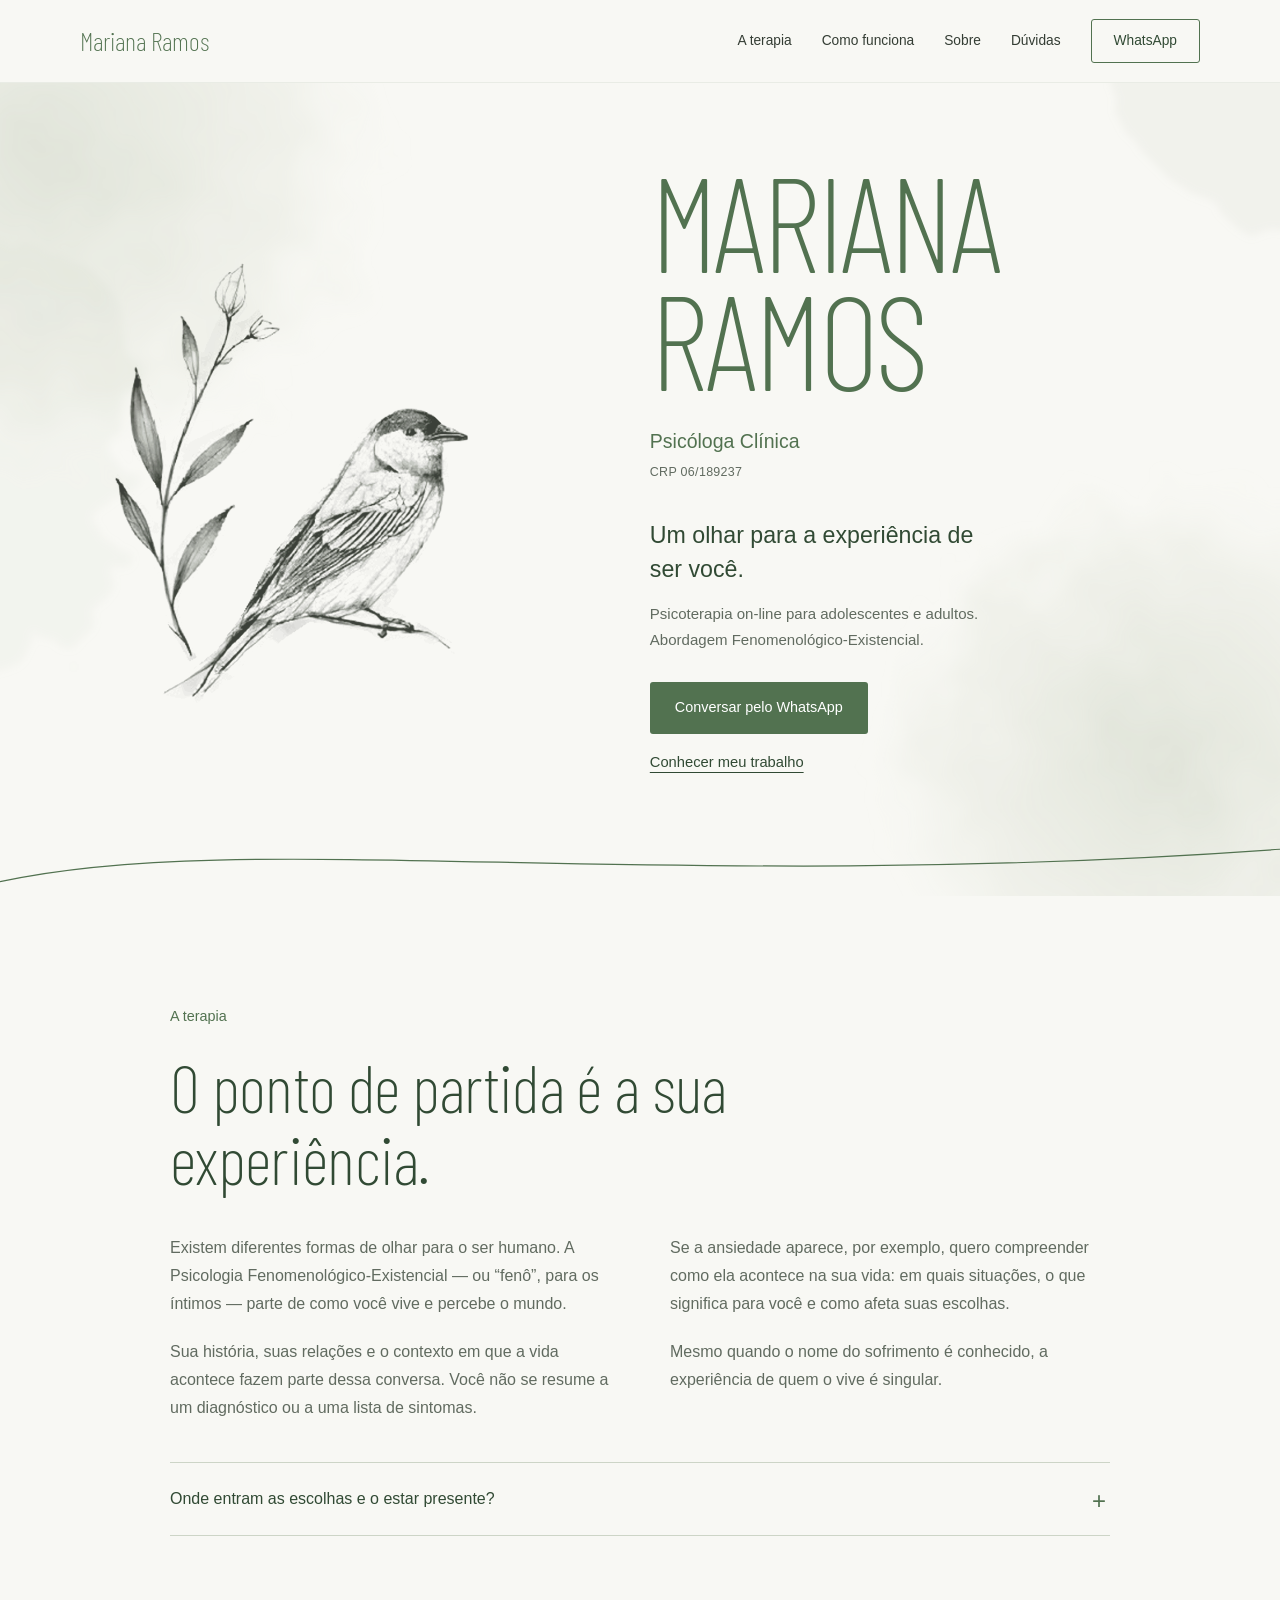
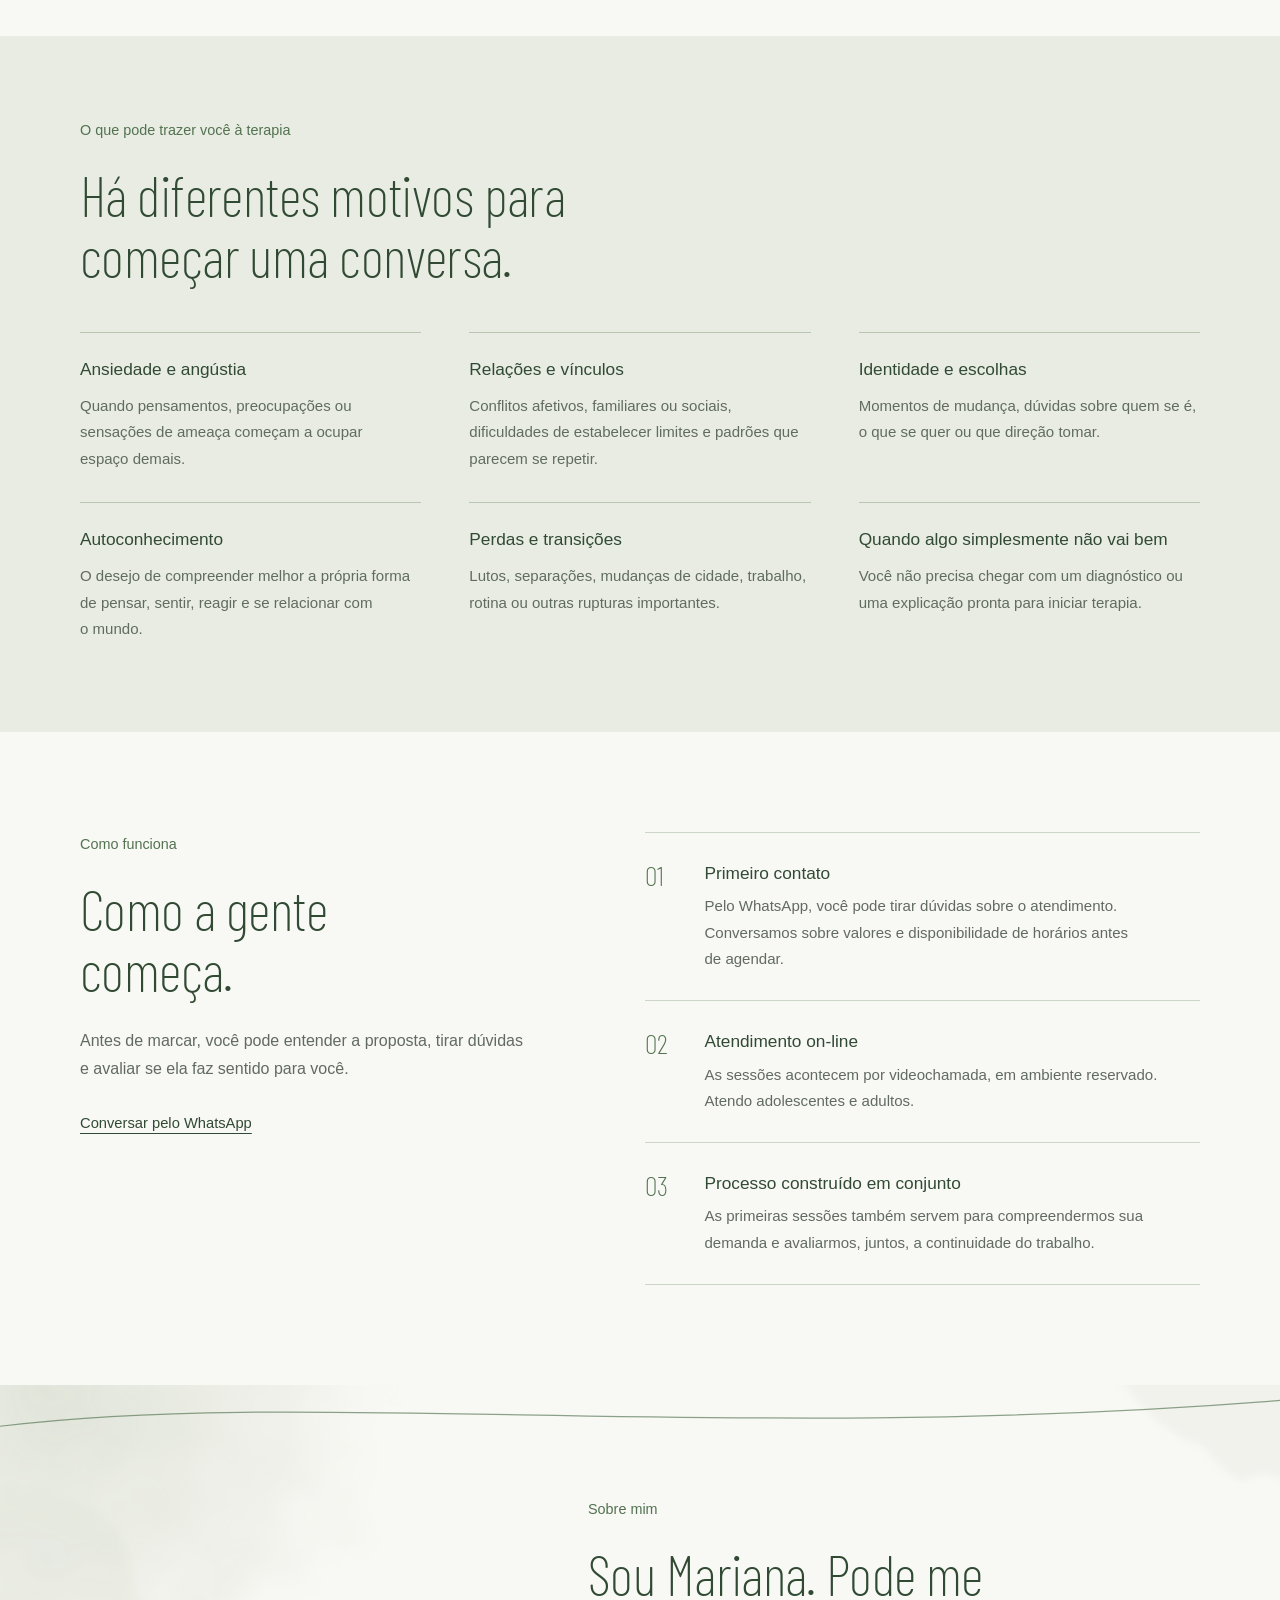
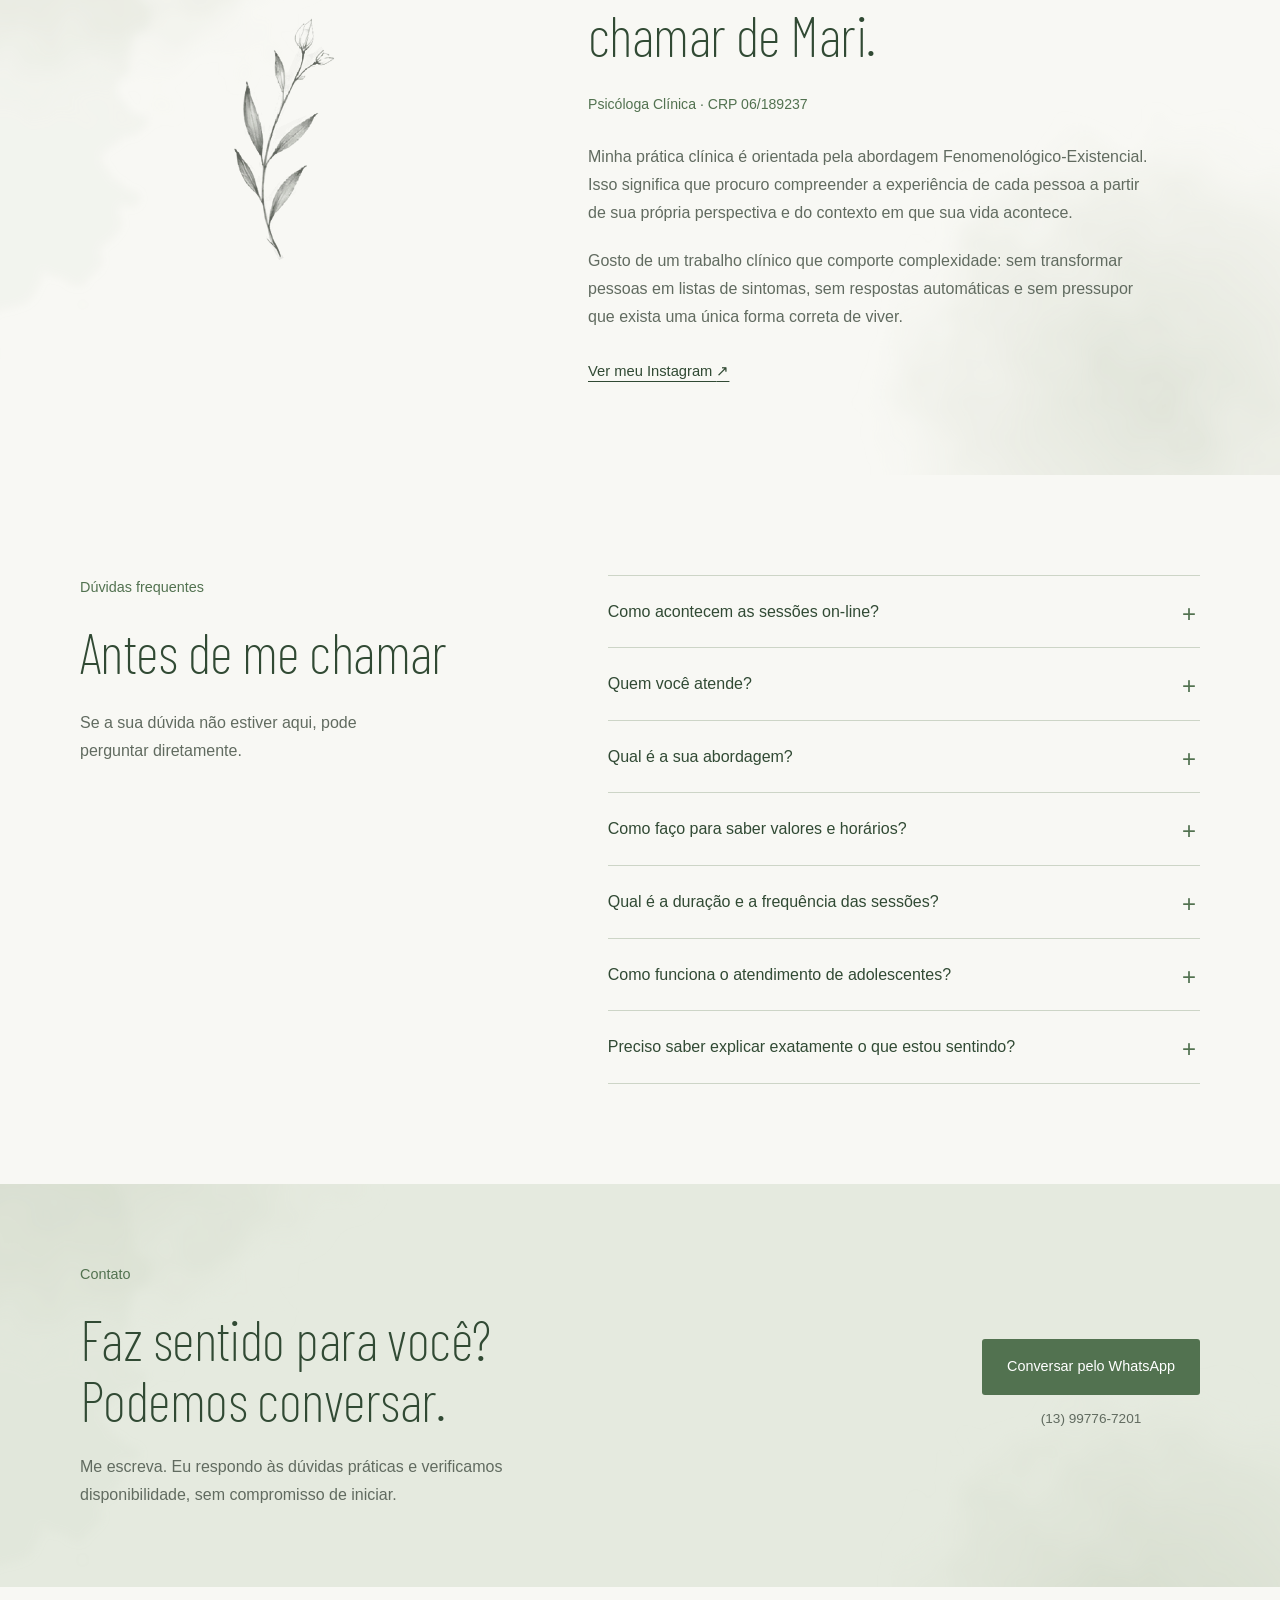
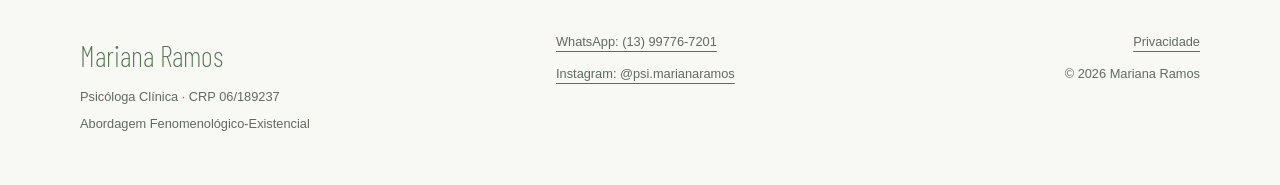
==== index.html @ 20e3e076 "init" ====
<!doctype html>
<html lang="pt-BR">
<head>
  <meta charset="utf-8">
  <meta name="viewport" content="width=device-width, initial-scale=1">
  <meta name="theme-color" content="#f6f6f1">
  <meta name="description" content="Mariana Ramos, psicóloga clínica. Psicoterapia on-line para adolescentes e adultos pela abordagem Fenomenológico-Existencial. CRP 06/189237.">
  <meta name="robots" content="index,follow">
  <meta property="og:type" content="website">
  <meta property="og:locale" content="pt_BR">
  <meta property="og:title" content="Mariana Ramos — Psicóloga Clínica">
  <meta property="og:description" content="Psicoterapia on-line para adolescentes e adultos. Abordagem Fenomenológico-Existencial.">
  <title>Mariana Ramos — Psicóloga Clínica</title>
  <link rel="icon" href="assets/pardal.svg" type="image/svg+xml">
  <link rel="preload" href="assets/fonts/barlow-condensed-light.woff2" as="font" type="font/woff2" crossorigin>
  <link rel="stylesheet" href="styles.css">
</head>
<body>
  <a class="skip-link" href="#conteudo">Pular para o conteúdo</a>

  <header class="site-header" id="topo">
    <div class="container nav-wrap">
      <a class="brand" href="#topo" aria-label="Mariana Ramos — início">
        <span>Mariana Ramos</span>
      </a>
      <button class="menu-button" type="button" aria-expanded="false" aria-controls="menu-principal">
        <span></span><span></span><span></span>
        <span class="sr-only">Abrir menu</span>
      </button>
      <nav class="main-nav" id="menu-principal" aria-label="Navegação principal">
        <a href="#terapia">A terapia</a>
        <a href="#como-funciona">Como funciona</a>
        <a href="#sobre">Sobre</a>
        <a href="#duvidas">Dúvidas</a>
        <a class="nav-cta" href="https://wa.me/5513997767201?text=Ol%C3%A1%2C%20Mariana.%20Vim%20pelo%20seu%20site%20e%20gostaria%20de%20saber%20mais%20sobre%20a%20psicoterapia." target="_blank" rel="noopener noreferrer">WhatsApp</a>
      </nav>
    </div>
  </header>

  <main id="conteudo">
    <section class="hero section-watercolor">
      <div class="container hero-grid">
        <div class="hero-art" aria-hidden="true">
          <img src="assets/pardal.svg" alt="" width="430" height="430">
        </div>
        <div class="hero-copy">
          <h1>Mariana<br>Ramos</h1>
          <p class="hero-role">Psicóloga Clínica <span>CRP 06/189237</span></p>
          <p class="hero-subtitle">Um olhar para a experiência de ser você.</p>
          <p class="hero-text">Psicoterapia on-line para adolescentes e adultos.<br>Abordagem Fenomenológico-Existencial.</p>
          <div class="hero-actions">
            <a class="button button-primary" href="https://wa.me/5513997767201?text=Ol%C3%A1%2C%20Mariana.%20Vim%20pelo%20seu%20site%20e%20gostaria%20de%20saber%20mais%20sobre%20a%20psicoterapia." target="_blank" rel="noopener noreferrer">Conversar pelo WhatsApp</a>
            <a class="text-link" href="#terapia">Conhecer meu trabalho</a>
          </div>
        </div>
      </div>
      <svg class="curve curve-bottom" viewBox="0 0 1440 120" preserveAspectRatio="none" aria-hidden="true"><path d="M0,94 C280,-5 730,118 1440,35" /></svg>
    </section>

    <section class="section intro" id="terapia">
      <div class="container narrow">
        <p class="eyebrow">A terapia</p>
        <h2>O ponto de partida é a sua experiência.</h2>
        <div class="two-col-text">
          <div><p>Existem diferentes formas de olhar para o ser humano. A Psicologia Fenomenológico-Existencial — ou “fenô”, para os íntimos — parte de como você vive e percebe o mundo.</p><p>Sua história, suas relações e o contexto em que a vida acontece fazem parte dessa conversa. Você não se resume a um diagnóstico ou a uma lista de sintomas.</p></div>
          <div><p>Se a ansiedade aparece, por exemplo, quero compreender como ela acontece na sua vida: em quais situações, o que significa para você e como afeta suas escolhas.</p><p>Mesmo quando o nome do sofrimento é conhecido, a experiência de quem o vive é singular.</p></div>
        </div>
        <details class="approach-more">
          <summary>Onde entram as escolhas e o estar presente?</summary>
          <div class="approach-body"><p>A “fenô” também se interessa pelas possibilidades que existem no presente. O que tem importância para você? Que expectativas orientam suas decisões? O que pode escolher nas condições em que vive hoje?</p><p>Nem tudo está sob nosso controle. Reconhecer os próprios limites e o contexto em que vivemos faz parte do processo, assim como perceber onde é possível agir. Responsabilizar-se pelas escolhas não é se culpar por tudo o que acontece.</p><p>Na terapia, investigamos essas questões em conjunto, sem um roteiro pronto de como você deveria viver.</p></div>
        </details>
      </div>
    </section>

    <section class="section soft-panel" aria-labelledby="pode-ajudar-titulo">
      <div class="container">
        <div class="section-heading">
          <p class="eyebrow">O que pode trazer você à terapia</p>
          <h2 id="pode-ajudar-titulo">Há diferentes motivos para começar uma conversa.</h2>
        </div>
        <div class="topic-grid">
          <article class="topic-card"><h3>Ansiedade e angústia</h3><p>Quando pensamentos, preocupações ou sensações de ameaça começam a ocupar espaço demais.</p></article>
          <article class="topic-card"><h3>Relações e vínculos</h3><p>Conflitos afetivos, familiares ou sociais, dificuldades de estabelecer limites e padrões que parecem se repetir.</p></article>
          <article class="topic-card"><h3>Identidade e escolhas</h3><p>Momentos de mudança, dúvidas sobre quem se é, o que se quer ou que direção tomar.</p></article>
          <article class="topic-card"><h3>Autoconhecimento</h3><p>O desejo de compreender melhor a própria forma de pensar, sentir, reagir e se relacionar com o mundo.</p></article>
          <article class="topic-card"><h3>Perdas e transições</h3><p>Lutos, separações, mudanças de cidade, trabalho, rotina ou outras rupturas importantes.</p></article>
          <article class="topic-card"><h3>Quando algo simplesmente não vai bem</h3><p>Você não precisa chegar com um diagnóstico ou uma explicação pronta para iniciar terapia.</p></article>
        </div>
      </div>
    </section>

    <section class="section how" id="como-funciona">
      <div class="container how-grid">
        <div>
          <p class="eyebrow">Como funciona</p>
          <h2>Como a gente começa.</h2>
          <p class="lead">Antes de marcar, você pode entender a proposta, tirar dúvidas e avaliar se ela faz sentido para você.</p>
          <a class="text-link" href="https://wa.me/5513997767201?text=Ol%C3%A1%2C%20Mariana.%20Vim%20pelo%20seu%20site%20e%20gostaria%20de%20saber%20mais%20sobre%20a%20psicoterapia." target="_blank" rel="noopener noreferrer">Conversar pelo WhatsApp</a>
        </div>
        <div class="steps">
          <article class="step"><span class="step-number" aria-hidden="true">01</span><div><h3>Primeiro contato</h3><p>Pelo WhatsApp, você pode tirar dúvidas sobre o atendimento. Conversamos sobre valores e disponibilidade de horários antes de agendar.</p></div></article>
          <article class="step"><span class="step-number" aria-hidden="true">02</span><div><h3>Atendimento on-line</h3><p>As sessões acontecem por videochamada, em ambiente reservado. Atendo adolescentes e adultos.</p></div></article>
          <article class="step"><span class="step-number" aria-hidden="true">03</span><div><h3>Processo construído em conjunto</h3><p>As primeiras sessões também servem para compreendermos sua demanda e avaliarmos, juntos, a continuidade do trabalho.</p></div></article>
        </div>
      </div>
    </section>

    <section class="section about section-watercolor" id="sobre">
      <div class="container about-grid">
        <div class="about-mark" aria-hidden="true">
          <img src="assets/ramo.svg" alt="" width="330" height="440" loading="lazy">
        </div>
        <div class="about-copy">
          <p class="eyebrow">Sobre mim</p>
          <h2>Sou Mariana. Pode me chamar de Mari.</h2>
          <p class="about-role">Psicóloga Clínica · CRP 06/189237</p>
          <p>Minha prática clínica é orientada pela abordagem Fenomenológico-Existencial. Isso significa que procuro compreender a experiência de cada pessoa a partir de sua própria perspectiva e do contexto em que sua vida acontece.</p>
          <p>Gosto de um trabalho clínico que comporte complexidade: sem transformar pessoas em listas de sintomas, sem respostas automáticas e sem pressupor que exista uma única forma correta de viver.</p>
          <a class="text-link" href="https://www.instagram.com/psi.marianaramos/" target="_blank" rel="noopener noreferrer">Ver meu Instagram <span aria-hidden="true">↗</span></a>
        </div>
      </div>
      <svg class="curve curve-top" viewBox="0 0 1440 120" preserveAspectRatio="none" aria-hidden="true"><path d="M0,75 C355,5 820,108 1440,28" /></svg>
    </section>

    <section class="section faq" id="duvidas">
      <div class="container faq-grid">
        <div class="section-heading sticky-heading">
          <p class="eyebrow">Dúvidas frequentes</p>
          <h2>Antes de me chamar</h2>
          <p class="lead">Se a sua dúvida não estiver aqui, pode perguntar diretamente.</p>
        </div>
        <div class="faq-list">
          <details><summary>Como acontecem as sessões on-line?</summary><p>As sessões acontecem por videochamada. Você precisa de conexão à internet e de um espaço reservado, onde possa conversar com privacidade. Os detalhes de acesso são combinados antes da sessão.</p></details>
          <details><summary>Quem você atende?</summary><p>Adolescentes e adultos.</p></details>
          <details><summary>Qual é a sua abordagem?</summary><p>Fenomenológico-Existencial. O trabalho parte da compreensão da experiência da pessoa em seu contexto, em vez de aplicar um roteiro pronto de respostas.</p></details>
          <details><summary>Como faço para saber valores e horários?</summary><p>Você pode me chamar pelo WhatsApp. Eu informo as condições atuais de atendimento e verificamos se há um horário compatível.</p></details>
          <details><summary>Qual é a duração e a frequência das sessões?</summary><p>Essas informações são combinadas diretamente comigo antes do início do atendimento. No primeiro contato, você pode perguntar sobre a duração das sessões e a frequência proposta para o seu caso.</p></details>
          <details><summary>Como funciona o atendimento de adolescentes?</summary><p>Atendo adolescentes on-line. Se você é adolescente ou responsável, pode entrar em contato para entender como são organizados o início do atendimento e a participação dos responsáveis.</p></details>
          <details><summary>Preciso saber explicar exatamente o que estou sentindo?</summary><p>Não. A própria dificuldade de nomear ou compreender o que está acontecendo pode ser parte do que iremos investigar em terapia.</p></details>
        </div>
      </div>
    </section>

    <section class="final-cta section-watercolor">
      <div class="container final-cta-inner">
        <div>
          <p class="eyebrow">Contato</p>
          <h2>Faz sentido para você?<br>Podemos conversar.</h2>
          <p>Me escreva. Eu respondo às dúvidas práticas e verificamos disponibilidade, sem compromisso de iniciar.</p>
        </div>
        <div class="contact-action"><a class="button button-primary button-large" href="https://wa.me/5513997767201?text=Ol%C3%A1%2C%20Mariana.%20Vim%20pelo%20seu%20site%20e%20gostaria%20de%20saber%20mais%20sobre%20a%20psicoterapia." target="_blank" rel="noopener noreferrer">Conversar pelo WhatsApp</a><p>(13) 99776-7201</p></div>
      </div>
    </section>
  </main>

  <footer class="site-footer">
    <div class="container footer-grid">
      <div><p class="footer-name">Mariana Ramos</p><p>Psicóloga Clínica · CRP 06/189237</p><p>Abordagem Fenomenológico-Existencial</p></div>
      <div><a href="https://wa.me/5513997767201" target="_blank" rel="noopener noreferrer">WhatsApp: (13) 99776-7201</a><a href="https://www.instagram.com/psi.marianaramos/" target="_blank" rel="noopener noreferrer">Instagram: @psi.marianaramos</a></div>
      <div class="footer-meta"><a href="privacy.html">Privacidade</a><p>© <span id="year">2026</span> Mariana Ramos</p></div>
    </div>
  </footer>

  <script src="script.js"></script>
</body>
</html>
---- styles.css ----
@font-face {
  font-family: 'Barlow Condensed';
  src: url('assets/fonts/barlow-condensed-light.woff2') format('woff2');
  font-style: normal;
  font-weight: 200;
  font-display: swap;
}

:root {
  --paper: #f8f8f4;
  --paper-bright: #fffefa;
  --sage-wash: #e8ece3;
  --forest: #527250;
  --forest-dark: #314a34;
  --cream: #f1e8d9;
  --charcoal: #343d34;
  --muted: #616b60;
  --line: #cdd5c7;
  --max: 1120px;
  --display: 'Barlow Condensed', 'Arial Narrow', sans-serif;
}

* { box-sizing: border-box; }
html { scroll-behavior: smooth; scroll-padding-top: 100px; }
body { margin: 0; color: var(--charcoal); background: var(--paper); font-family: 'Avenir Next', 'Segoe UI', Helvetica, Arial, sans-serif; line-height: 1.75; -webkit-font-smoothing: antialiased; }
img { max-width: 100%; display: block; }
a { color: inherit; text-underline-offset: 5px; }
button { font: inherit; }
a, button, summary { -webkit-tap-highlight-color: transparent; }
:focus-visible { outline: 2px solid var(--forest-dark); outline-offset: 6px; }
.sr-only { position: absolute; width: 1px; height: 1px; padding: 0; margin: -1px; overflow: hidden; clip-path: inset(50%); white-space: nowrap; border: 0; }
.skip-link { position: fixed; left: 16px; top: 12px; z-index: 100; transform: translateY(-180%); padding: 12px 20px; background: var(--forest-dark); color: white; }
.skip-link:focus { transform: translateY(0); }
.container { width: min(calc(100% - 80px), var(--max)); margin-inline: auto; }
.narrow { max-width: 940px; }
.section { padding: 100px 0; position: relative; }
.eyebrow { margin: 0 0 22px; color: var(--forest); font-size: .9rem; }
h1, h2, h3, p { text-wrap: pretty; }
h1, h2, h3 { margin-top: 0; }
h1 { font-family: var(--display); font-weight: 200; color: var(--forest); font-size: clamp(6rem, 10.5vw, 9.5rem); line-height: .88; letter-spacing: -.025em; text-transform: uppercase; margin-bottom: 26px; }
h2 { font-family: var(--display); font-weight: 200; color: var(--forest-dark); font-size: clamp(2.8rem, 4.4vw, 4.2rem); line-height: 1.08; letter-spacing: -.01em; margin-bottom: 26px; }
h3 { color: var(--forest-dark); font-size: 1.08rem; font-weight: 500; line-height: 1.4; }
p { margin: 0 0 20px; }
.lead { color: var(--muted); max-width: 560px; }

/* The name, fine curve and botanical drawing carry the card's identity. */
.site-header { position: sticky; top: 0; z-index: 50; border-bottom: 1px solid #52725017; background: var(--paper); }
.nav-wrap { min-height: 82px; display: flex; align-items: center; justify-content: space-between; gap: 28px; }
.brand { text-decoration: none; color: var(--forest); font-family: var(--display); font-weight: 200; font-size: 1.65rem; white-space: nowrap; }
.main-nav { display: flex; align-items: center; gap: 30px; }
.main-nav a { text-decoration: none; font-size: .86rem; }
.main-nav a:hover { color: var(--forest); text-decoration: underline; }
.main-nav .nav-cta { padding: 9px 22px; border: 1px solid var(--forest); border-radius: 3px; color: var(--forest-dark); }
.menu-button { display: none; }
.section-watercolor { position: relative; isolation: isolate; }
.section-watercolor::before { content: ''; position: absolute; inset: 0; background: url('assets/aquarela.svg') center / cover; z-index: -1; pointer-events: none; }
.hero { padding: 78px 0 120px; }
.hero-grid { display: grid; grid-template-columns: .95fr 1.05fr; align-items: center; gap: 72px; }
.hero-art { position: relative; }
.hero-art img { width: 100%; height: auto; }
.hero-role { color: var(--forest); font-size: 1.22rem; margin: 0 0 34px; }
.hero-role span { display: block; font-size: .78rem; margin-top: 4px; letter-spacing: .025em; color: var(--muted); }
.hero-subtitle { max-width: 360px; color: var(--forest-dark); font-size: 1.45rem; line-height: 1.5; margin-bottom: 14px; }
.hero-text { color: var(--muted); font-size: .94rem; }
.hero-actions { margin-top: 28px; display: flex; align-items: flex-start; flex-direction: column; gap: 16px; }
.button { display: inline-flex; align-items: center; justify-content: center; min-height: 52px; padding: 13px 25px; border-radius: 3px; text-decoration: none; font-size: .9rem; line-height: 1.5; transition: background .18s ease; }
.button-primary { background: var(--forest); color: white; }
.button-primary:hover { background: var(--forest-dark); }
.button-large { min-height: 56px; }
.text-link { color: var(--forest-dark); font-size: .92rem; text-decoration-thickness: 1px; }
.text-link:hover { text-decoration-thickness: 2px; }
.curve { position: absolute; left: 0; width: 100%; height: 66px; pointer-events: none; }
.curve path { fill: none; stroke: var(--forest); stroke-width: 1.2; vector-effect: non-scaling-stroke; }
.curve-bottom { bottom: 0; }
.curve-top { top: 0; opacity: .65; }

.intro { padding-top: 108px; }
.intro h2 { max-width: 650px; font-size: clamp(3.1rem, 5.2vw, 4.7rem); }
.two-col-text { margin-top: 40px; display: grid; grid-template-columns: 1fr 1fr; gap: 60px; color: var(--muted); }
.approach-more { margin-top: 20px; border-top: 1px solid var(--line); }
.approach-more summary { font-weight: 400; }
.approach-body { max-width: 720px; padding-bottom: 14px; }
.approach-body p { padding-bottom: 0; margin-bottom: 20px; }
.soft-panel { background: var(--sage-wash); padding: 82px 0 90px; }
.section-heading { max-width: 620px; margin-bottom: 45px; }
.topic-grid { display: grid; grid-template-columns: repeat(3, 1fr); column-gap: 48px; row-gap: 30px; }
.topic-card { padding: 24px 0 0; border-top: 1px solid #b9c6b3; }
.topic-card h3 { margin-bottom: 12px; }
.topic-card p { margin: 0; color: var(--muted); font-size: .94rem; }
.how-grid { display: grid; grid-template-columns: .9fr 1.1fr; gap: 110px; align-items: start; }
.how h2 { max-width: 330px; }
.how .text-link { display: inline-block; margin-top: 8px; }
.steps { border-top: 1px solid var(--line); }
.step { display: grid; grid-template-columns: 40px 1fr; gap: 20px; padding: 28px 0; border-bottom: 1px solid var(--line); }
.step-number { color: var(--forest); font-family: var(--display); font-size: 1.75rem; line-height: 1; font-weight: 200; }
.step h3 { margin-bottom: 8px; }
.step p { margin: 0; color: var(--muted); font-size: .94rem; }
.about { padding: 112px 0 90px; }
.about-grid { display: grid; grid-template-columns: .8fr 1.2fr; align-items: center; gap: 100px; }
.about-mark { display: grid; place-items: center; }
.about-mark img { width: 230px; height: auto; opacity: .8; }
.about-copy { max-width: 570px; }
.about-copy h2 { max-width: 450px; }
.about-role { margin-bottom: 26px; color: var(--forest); font-size: .88rem; }
.about-copy > p:not(.eyebrow):not(.about-role) { color: var(--muted); }
.about-copy .text-link { display: inline-block; margin-top: 8px; }
.faq-grid { display: grid; grid-template-columns: .85fr 1.15fr; gap: 90px; align-items: start; }
.sticky-heading { position: sticky; top: 120px; }
.faq-list { border-top: 1px solid var(--line); }
details { border-bottom: 1px solid var(--line); }
summary { list-style: none; cursor: pointer; padding: 23px 38px 23px 0; color: var(--forest-dark); position: relative; line-height: 1.6; }
summary::-webkit-details-marker { display: none; }
summary::after { content: '+'; position: absolute; right: 4px; top: 19px; color: var(--forest); font-size: 1.5rem; font-weight: 300; }
details[open] summary::after { content: '−'; }
details p { padding: 0 30px 24px 0; color: var(--muted); margin: 0; font-size: .95rem; }
.final-cta { padding: 78px 0; background: #e5eadf; }
.final-cta-inner { display: grid; grid-template-columns: 1.3fr .7fr; align-items: center; gap: 60px; }
.final-cta h2 { margin-bottom: 22px; }
.final-cta p:not(.eyebrow) { max-width: 520px; margin-bottom: 0; color: var(--muted); }
.contact-action { justify-self: end; text-align: center; }
.contact-action p { margin-top: 12px; font-size: .85rem; }
.site-footer { padding: 44px 0; background: var(--paper); color: var(--muted); font-size: .8rem; }
.footer-grid { display: grid; grid-template-columns: 1.2fr 1fr .65fr; gap: 28px; }
.footer-name { margin-bottom: 7px; color: var(--forest); font-family: var(--display); font-size: 1.8rem; font-weight: 200; }
.footer-grid p { margin-bottom: 5px; }
.footer-grid a { display: block; margin-bottom: 10px; text-decoration-thickness: 1px; }
.footer-meta { text-align: right; }

@media (max-width: 950px) {
  .container { width: calc(100% - 48px); }
  .main-nav { gap: 20px; }
  .hero-grid { gap: 36px; }
  .hero { padding-top: 60px; padding-bottom: 95px; }
  .hero-role { font-size: 1.1rem; }
  .how-grid, .about-grid, .faq-grid { gap: 50px; }
  .topic-grid { column-gap: 28px; }
}

@media (max-width: 700px) {
  html { scroll-padding-top: 88px; }
  .container, .narrow { width: calc(100% - 40px); }
  .section { padding: 68px 0; }
  .nav-wrap { min-height: 68px; flex-wrap: wrap; gap: 0; }
  .brand { font-size: 1.5rem; }
  /* Navigation remains visible without JavaScript. */
  .main-nav { width: 100%; flex-wrap: wrap; padding: 4px 0 18px; gap: 10px 20px; }
  .main-nav a { padding-block: 8px; }
  .nav-ready .menu-button { display: grid; align-content: center; justify-items: center; width: 44px; height: 44px; border: 0; background: none; cursor: pointer; }
  .menu-button span:not(.sr-only) { display: block; width: 23px; height: 1px; margin: 3px 0; background: var(--forest-dark); }
  .nav-ready .main-nav { display: none; }
  .nav-ready .main-nav.open { display: flex; flex-direction: column; align-items: stretch; gap: 0; max-height: calc(100dvh - 80px); overflow-y: auto; }
  .main-nav .nav-cta { text-align: center; margin-top: 8px; }
  h1 { font-size: clamp(5.6rem, 19vw, 8rem); }
  h2 { font-size: clamp(2.6rem, 10vw, 3.5rem); }
  .hero { padding: 40px 0 84px; }
  .hero-grid { display: block; position: relative; }
  .hero-copy { position: relative; }
  .hero-art { position: absolute; top: 44px; right: -4px; width: 36%; }
  .hero-copy h1 { width: 61%; margin-bottom: 20px; }
  .hero-role { margin-bottom: 28px; }
  .hero-role span { margin-top: 0; }
  .hero-subtitle { font-size: 1.3rem; max-width: 300px; }
  .hero-text { font-size: .9rem; }
  .hero-actions { gap: 16px; margin-top: 24px; }
  .hero-actions .button { width: 100%; }
  .hero-actions .text-link { align-self: center; }
  .curve { height: 42px; }
  .intro h2 { font-size: clamp(2.8rem, 11vw, 3.6rem); }
  .two-col-text, .how-grid, .about-grid, .faq-grid, .final-cta-inner { grid-template-columns: 1fr; gap: 30px; }
  .two-col-text { margin-top: 28px; gap: 0; }
  .approach-more { margin-top: 10px; }
  .topic-grid { grid-template-columns: 1fr 1fr; gap: 26px; }
  .section-heading { margin-bottom: 28px; }
  .how h2 { max-width: none; }
  .step { gap: 12px; }
  .about-grid { display: block; }
  .about-mark { float: right; width: 95px; margin: 0 -12px 0 14px; }
  .about-mark img { width: 100%; }
  .about-copy h2 { max-width: 370px; }
  .about-copy > p { clear: both; }
  .about-copy .eyebrow { clear: none; }
  .sticky-heading { position: static; margin-bottom: 0; }
  .final-cta { padding: 60px 0; }
  .contact-action { justify-self: start; text-align: left; }
  .footer-grid { grid-template-columns: 1fr; gap: 22px; }
  .footer-meta { text-align: left; display: flex; flex-wrap: wrap; justify-content: space-between; gap: 12px; }
}

@media (max-width: 380px) {
  .hero-art { top: 48px; width: 34%; }
  .topic-grid { grid-template-columns: 1fr; gap: 22px; }
  .hero-role { font-size: 1.05rem; }
  .hero-text { font-size: .86rem; }
}

@media (prefers-reduced-motion: reduce) {
  html { scroll-behavior: auto; }
  *, *::before, *::after { transition: none; animation: none; }
}
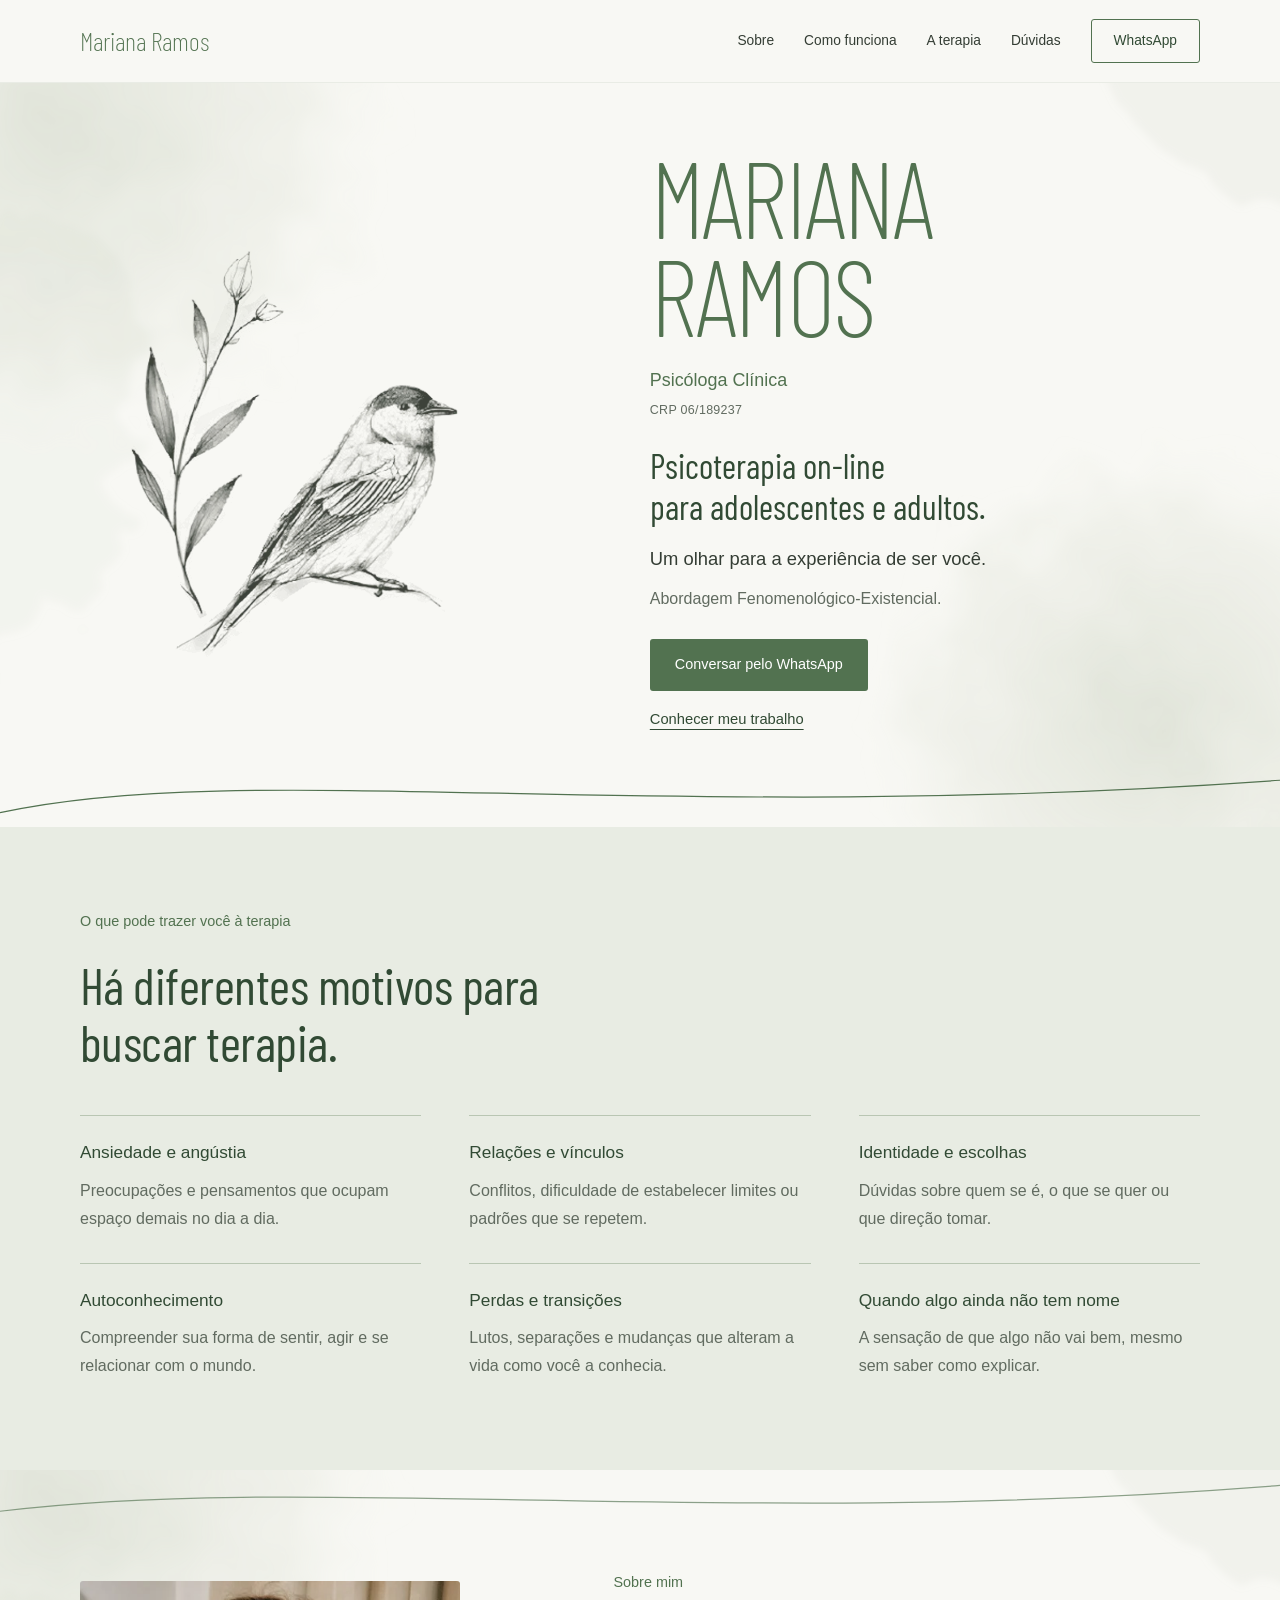
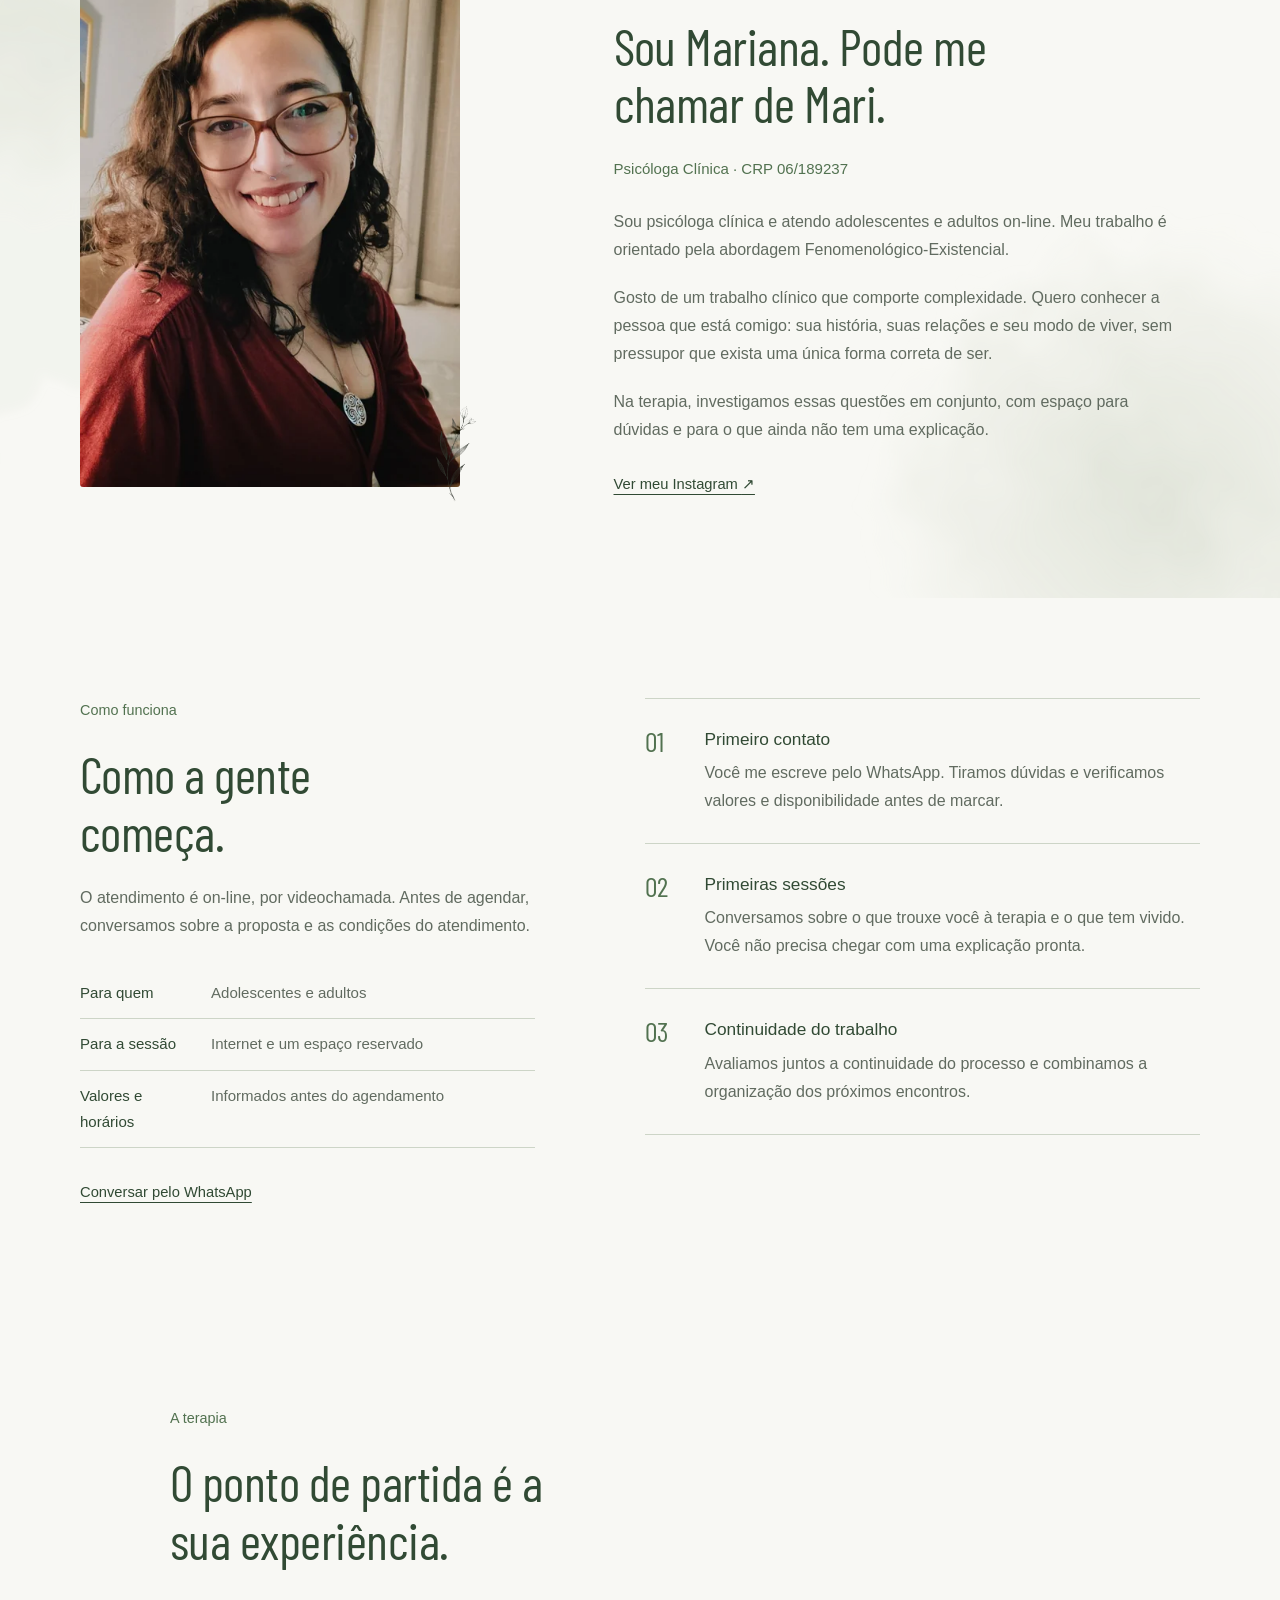
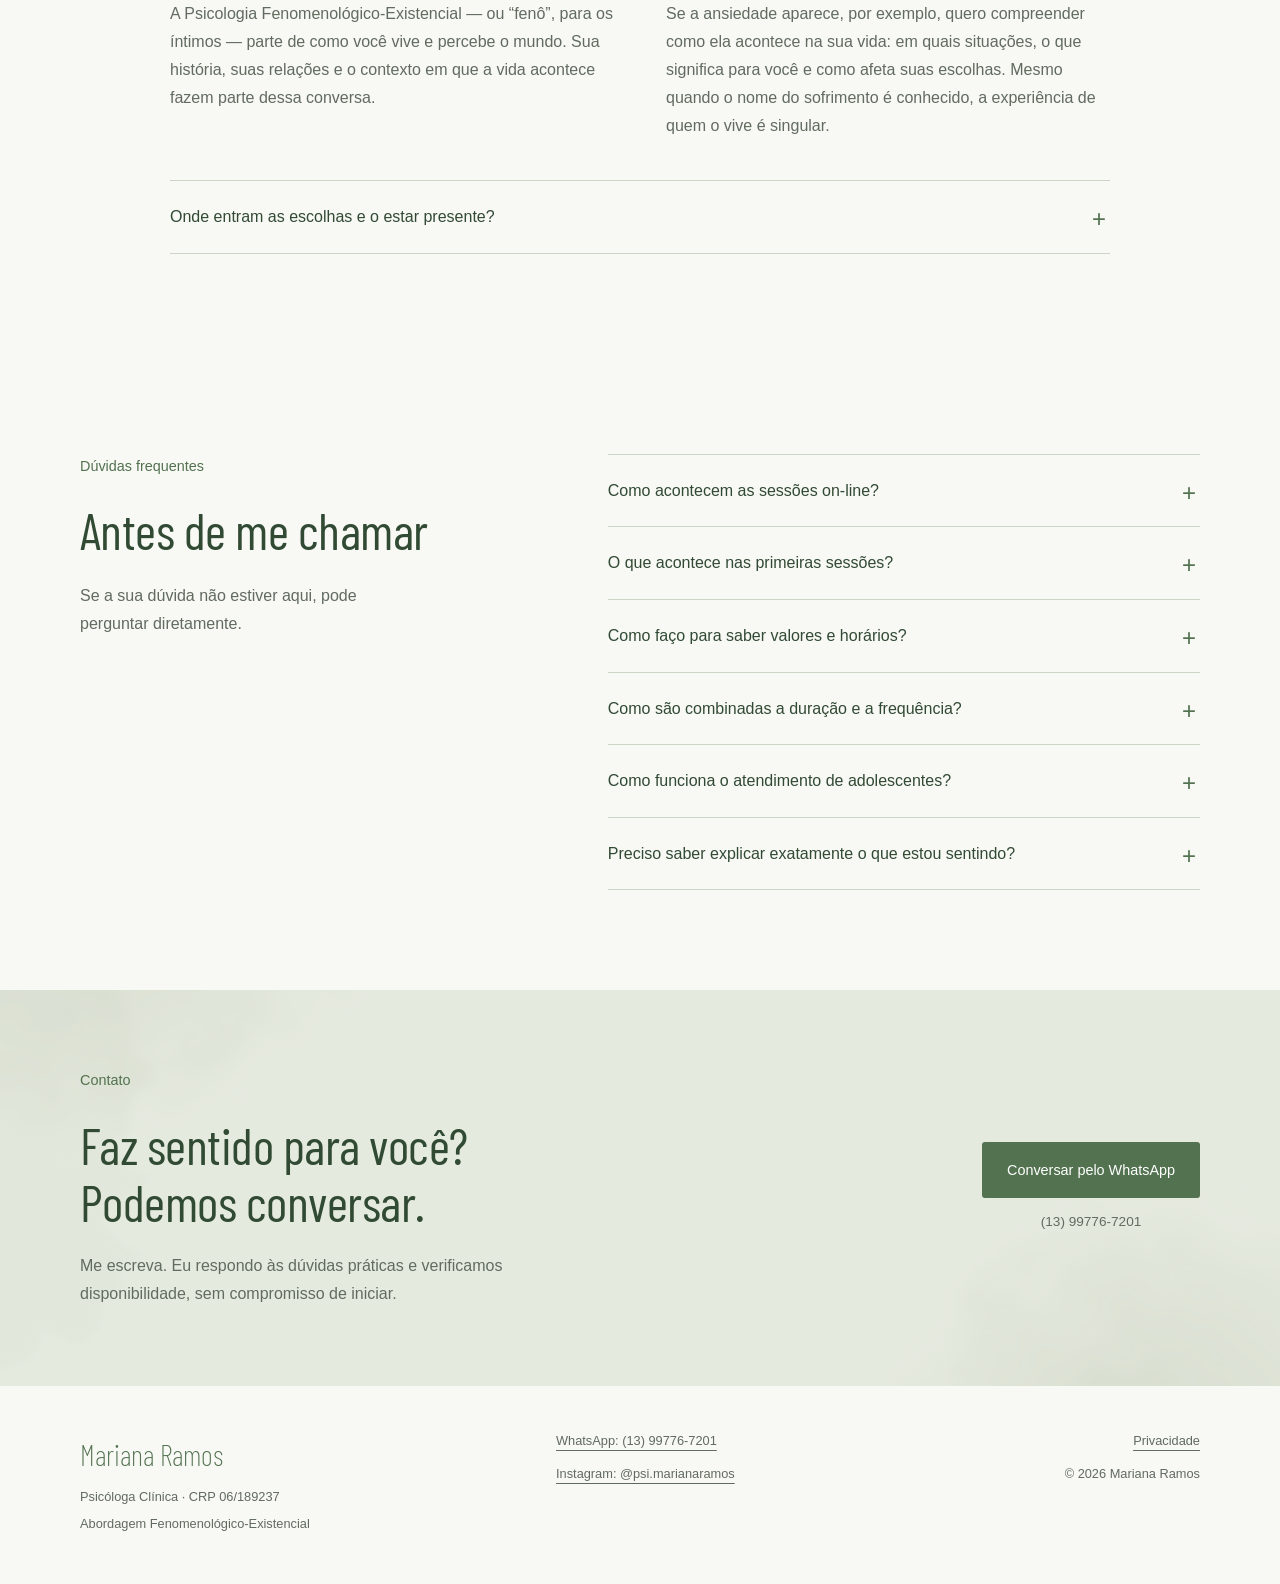
==== commit 4ea1a1fc: "Refactor code structure for improved readability and maintainability" ====
--- a/index.html
+++ b/index.html
@@ -1,17 +1,30 @@
 <!doctype html>
-<html lang="pt-BR">
+<html lang="pt-BR" prefix="og: https://ogp.me/ns#">
 <head>
   <meta charset="utf-8">
   <meta name="viewport" content="width=device-width, initial-scale=1">
-  <meta name="theme-color" content="#f6f6f1">
+  <meta name="theme-color" content="#f8f8f4">
   <meta name="description" content="Mariana Ramos, psicóloga clínica. Psicoterapia on-line para adolescentes e adultos pela abordagem Fenomenológico-Existencial. CRP 06/189237.">
   <meta name="robots" content="index,follow">
   <meta property="og:type" content="website">
   <meta property="og:locale" content="pt_BR">
   <meta property="og:title" content="Mariana Ramos — Psicóloga Clínica">
   <meta property="og:description" content="Psicoterapia on-line para adolescentes e adultos. Abordagem Fenomenológico-Existencial.">
+  <meta property="og:site_name" content="Mariana Ramos — Psicóloga Clínica">
+  <!-- Substituir por URLs absolutas quando o endereço público for definido. -->
+  <meta property="og:image" content="assets/compartilhamento.jpg">
+  <meta property="og:image:type" content="image/jpeg">
+  <meta property="og:image:width" content="1200">
+  <meta property="og:image:height" content="630">
+  <meta property="og:image:alt" content="Mariana Ramos, psicóloga clínica. Psicoterapia on-line para adolescentes e adultos. CRP 06/189237.">
+  <meta name="twitter:card" content="summary_large_image">
+  <meta name="twitter:title" content="Mariana Ramos — Psicóloga Clínica">
+  <meta name="twitter:description" content="Psicoterapia on-line para adolescentes e adultos. Abordagem Fenomenológico-Existencial.">
+  <meta name="twitter:image" content="assets/compartilhamento.jpg">
+  <meta name="twitter:image:alt" content="Mariana Ramos, psicóloga clínica. Psicoterapia on-line para adolescentes e adultos. CRP 06/189237.">
   <title>Mariana Ramos — Psicóloga Clínica</title>
-  <link rel="icon" href="assets/pardal.svg" type="image/svg+xml">
+  <link rel="icon" href="assets/favicon.png" type="image/png" sizes="64x64">
+  <link rel="alternate icon" href="assets/favicon.ico">
   <link rel="preload" href="assets/fonts/barlow-condensed-light.woff2" as="font" type="font/woff2" crossorigin>
   <link rel="stylesheet" href="styles.css">
 </head>
@@ -28,9 +41,9 @@
         <span class="sr-only">Abrir menu</span>
       </button>
       <nav class="main-nav" id="menu-principal" aria-label="Navegação principal">
+        <a href="#sobre">Sobre</a>
+        <a href="#como-funciona">Como funciona</a>
         <a href="#terapia">A terapia</a>
-        <a href="#como-funciona">Como funciona</a>
-        <a href="#sobre">Sobre</a>
         <a href="#duvidas">Dúvidas</a>
         <a class="nav-cta" href="https://wa.me/5513997767201?text=Ol%C3%A1%2C%20Mariana.%20Vim%20pelo%20seu%20site%20e%20gostaria%20de%20saber%20mais%20sobre%20a%20psicoterapia." target="_blank" rel="noopener noreferrer">WhatsApp</a>
       </nav>
@@ -41,20 +54,79 @@
     <section class="hero section-watercolor">
       <div class="container hero-grid">
         <div class="hero-art" aria-hidden="true">
-          <img src="assets/pardal.svg" alt="" width="430" height="430">
+          <img src="assets/pardal.webp" alt="" width="860" height="860" fetchpriority="high">
         </div>
         <div class="hero-copy">
           <h1>Mariana<br>Ramos</h1>
           <p class="hero-role">Psicóloga Clínica <span>CRP 06/189237</span></p>
+          <p class="hero-service">Psicoterapia on-line <span>para adolescentes e adultos.</span></p>
           <p class="hero-subtitle">Um olhar para a experiência de ser você.</p>
-          <p class="hero-text">Psicoterapia on-line para adolescentes e adultos.<br>Abordagem Fenomenológico-Existencial.</p>
+          <p class="hero-text">Abordagem Fenomenológico-Existencial.</p>
           <div class="hero-actions">
             <a class="button button-primary" href="https://wa.me/5513997767201?text=Ol%C3%A1%2C%20Mariana.%20Vim%20pelo%20seu%20site%20e%20gostaria%20de%20saber%20mais%20sobre%20a%20psicoterapia." target="_blank" rel="noopener noreferrer">Conversar pelo WhatsApp</a>
-            <a class="text-link" href="#terapia">Conhecer meu trabalho</a>
+            <a class="text-link" href="#sobre">Conhecer meu trabalho</a>
           </div>
         </div>
       </div>
       <svg class="curve curve-bottom" viewBox="0 0 1440 120" preserveAspectRatio="none" aria-hidden="true"><path d="M0,94 C280,-5 730,118 1440,35" /></svg>
+    </section>
+
+    <section class="section soft-panel" aria-labelledby="pode-ajudar-titulo">
+      <div class="container">
+        <div class="section-heading">
+          <p class="eyebrow">O que pode trazer você à terapia</p>
+          <h2 id="pode-ajudar-titulo">Há diferentes motivos para buscar terapia.</h2>
+        </div>
+        <div class="topic-grid">
+          <article class="topic-card"><h3>Ansiedade e angústia</h3><p>Preocupações e pensamentos que ocupam espaço demais no dia a dia.</p></article>
+          <article class="topic-card"><h3>Relações e vínculos</h3><p>Conflitos, dificuldade de estabelecer limites ou padrões que se repetem.</p></article>
+          <article class="topic-card"><h3>Identidade e escolhas</h3><p>Dúvidas sobre quem se é, o que se quer ou que direção tomar.</p></article>
+          <article class="topic-card"><h3>Autoconhecimento</h3><p>Compreender sua forma de sentir, agir e se relacionar com o mundo.</p></article>
+          <article class="topic-card"><h3>Perdas e transições</h3><p>Lutos, separações e mudanças que alteram a vida como você a conhecia.</p></article>
+          <article class="topic-card"><h3>Quando algo ainda não tem nome</h3><p>A sensação de que algo não vai bem, mesmo sem saber como explicar.</p></article>
+        </div>
+      </div>
+    </section>
+
+    <section class="section about section-watercolor" id="sobre">
+      <div class="container about-grid">
+        <figure class="about-portrait">
+          <img class="portrait-photo" src="assets/mariana-768.webp" srcset="assets/mariana-480.webp 480w, assets/mariana-768.webp 768w" sizes="(max-width: 700px) min(100vw - 40px, 320px), (max-width: 950px) 36vw, 380px" alt="Mariana Ramos, psicóloga clínica, sorrindo." width="768" height="1024" loading="lazy" decoding="async">
+          <img class="portrait-branch" src="assets/ramo.webp" alt="" width="360" height="480" loading="lazy" aria-hidden="true">
+        </figure>
+        <div class="about-copy">
+          <p class="eyebrow">Sobre mim</p>
+          <h2>Sou Mariana. Pode me chamar de Mari.</h2>
+          <p class="about-role">Psicóloga Clínica · CRP 06/189237</p>
+          <p>Sou psicóloga clínica e atendo adolescentes e adultos on-line. Meu trabalho é orientado pela abordagem Fenomenológico-Existencial.</p>
+          <p>Gosto de um trabalho clínico que comporte complexidade. Quero conhecer a pessoa que está comigo: sua história, suas relações e seu modo de viver, sem pressupor que exista uma única forma correta de ser.</p>
+          <p>Na terapia, investigamos essas questões em conjunto, com espaço para dúvidas e para o que ainda não tem uma explicação.</p>
+          <!-- Acrescentar formação e trajetória apenas com dados confirmados pela Mariana. -->
+          <a class="text-link" href="https://www.instagram.com/psi.marianaramos/" target="_blank" rel="noopener noreferrer">Ver meu Instagram <span aria-hidden="true">↗</span></a>
+        </div>
+      </div>
+      <svg class="curve curve-top" viewBox="0 0 1440 120" preserveAspectRatio="none" aria-hidden="true"><path d="M0,75 C355,5 820,108 1440,28" /></svg>
+    </section>
+
+    <section class="section how" id="como-funciona">
+      <div class="container how-grid">
+        <div>
+          <p class="eyebrow">Como funciona</p>
+          <h2>Como a gente começa.</h2>
+          <p class="lead">O atendimento é on-line, por videochamada. Antes de agendar, conversamos sobre a proposta e as condições do atendimento.</p>
+          <dl class="session-info">
+            <div><dt>Para quem</dt><dd>Adolescentes e adultos</dd></div>
+            <div><dt>Para a sessão</dt><dd>Internet e um espaço reservado</dd></div>
+            <div><dt>Valores e horários</dt><dd>Informados antes do agendamento</dd></div>
+          </dl>
+          <a class="text-link" href="https://wa.me/5513997767201?text=Ol%C3%A1%2C%20Mariana.%20Vim%20pelo%20seu%20site%20e%20gostaria%20de%20saber%20mais%20sobre%20a%20psicoterapia." target="_blank" rel="noopener noreferrer">Conversar pelo WhatsApp</a>
+        </div>
+        <div class="steps">
+          <article class="step"><span class="step-number" aria-hidden="true">01</span><div><h3>Primeiro contato</h3><p>Você me escreve pelo WhatsApp. Tiramos dúvidas e verificamos valores e disponibilidade antes de marcar.</p></div></article>
+          <article class="step"><span class="step-number" aria-hidden="true">02</span><div><h3>Primeiras sessões</h3><p>Conversamos sobre o que trouxe você à terapia e o que tem vivido. Você não precisa chegar com uma explicação pronta.</p></div></article>
+          <article class="step"><span class="step-number" aria-hidden="true">03</span><div><h3>Continuidade do trabalho</h3><p>Avaliamos juntos a continuidade do processo e combinamos a organização dos próximos encontros.</p></div></article>
+        </div>
+      </div>
     </section>
 
     <section class="section intro" id="terapia">
@@ -62,64 +134,14 @@
         <p class="eyebrow">A terapia</p>
         <h2>O ponto de partida é a sua experiência.</h2>
         <div class="two-col-text">
-          <div><p>Existem diferentes formas de olhar para o ser humano. A Psicologia Fenomenológico-Existencial — ou “fenô”, para os íntimos — parte de como você vive e percebe o mundo.</p><p>Sua história, suas relações e o contexto em que a vida acontece fazem parte dessa conversa. Você não se resume a um diagnóstico ou a uma lista de sintomas.</p></div>
-          <div><p>Se a ansiedade aparece, por exemplo, quero compreender como ela acontece na sua vida: em quais situações, o que significa para você e como afeta suas escolhas.</p><p>Mesmo quando o nome do sofrimento é conhecido, a experiência de quem o vive é singular.</p></div>
+          <div><p>A Psicologia Fenomenológico-Existencial — ou “fenô”, para os íntimos — parte de como você vive e percebe o mundo. Sua história, suas relações e o contexto em que a vida acontece fazem parte dessa conversa.</p></div>
+          <div><p>Se a ansiedade aparece, por exemplo, quero compreender como ela acontece na sua vida: em quais situações, o que significa para você e como afeta suas escolhas. Mesmo quando o nome do sofrimento é conhecido, a experiência de quem o vive é singular.</p></div>
         </div>
         <details class="approach-more">
           <summary>Onde entram as escolhas e o estar presente?</summary>
           <div class="approach-body"><p>A “fenô” também se interessa pelas possibilidades que existem no presente. O que tem importância para você? Que expectativas orientam suas decisões? O que pode escolher nas condições em que vive hoje?</p><p>Nem tudo está sob nosso controle. Reconhecer os próprios limites e o contexto em que vivemos faz parte do processo, assim como perceber onde é possível agir. Responsabilizar-se pelas escolhas não é se culpar por tudo o que acontece.</p><p>Na terapia, investigamos essas questões em conjunto, sem um roteiro pronto de como você deveria viver.</p></div>
         </details>
       </div>
-    </section>
-
-    <section class="section soft-panel" aria-labelledby="pode-ajudar-titulo">
-      <div class="container">
-        <div class="section-heading">
-          <p class="eyebrow">O que pode trazer você à terapia</p>
-          <h2 id="pode-ajudar-titulo">Há diferentes motivos para começar uma conversa.</h2>
-        </div>
-        <div class="topic-grid">
-          <article class="topic-card"><h3>Ansiedade e angústia</h3><p>Quando pensamentos, preocupações ou sensações de ameaça começam a ocupar espaço demais.</p></article>
-          <article class="topic-card"><h3>Relações e vínculos</h3><p>Conflitos afetivos, familiares ou sociais, dificuldades de estabelecer limites e padrões que parecem se repetir.</p></article>
-          <article class="topic-card"><h3>Identidade e escolhas</h3><p>Momentos de mudança, dúvidas sobre quem se é, o que se quer ou que direção tomar.</p></article>
-          <article class="topic-card"><h3>Autoconhecimento</h3><p>O desejo de compreender melhor a própria forma de pensar, sentir, reagir e se relacionar com o mundo.</p></article>
-          <article class="topic-card"><h3>Perdas e transições</h3><p>Lutos, separações, mudanças de cidade, trabalho, rotina ou outras rupturas importantes.</p></article>
-          <article class="topic-card"><h3>Quando algo simplesmente não vai bem</h3><p>Você não precisa chegar com um diagnóstico ou uma explicação pronta para iniciar terapia.</p></article>
-        </div>
-      </div>
-    </section>
-
-    <section class="section how" id="como-funciona">
-      <div class="container how-grid">
-        <div>
-          <p class="eyebrow">Como funciona</p>
-          <h2>Como a gente começa.</h2>
-          <p class="lead">Antes de marcar, você pode entender a proposta, tirar dúvidas e avaliar se ela faz sentido para você.</p>
-          <a class="text-link" href="https://wa.me/5513997767201?text=Ol%C3%A1%2C%20Mariana.%20Vim%20pelo%20seu%20site%20e%20gostaria%20de%20saber%20mais%20sobre%20a%20psicoterapia." target="_blank" rel="noopener noreferrer">Conversar pelo WhatsApp</a>
-        </div>
-        <div class="steps">
-          <article class="step"><span class="step-number" aria-hidden="true">01</span><div><h3>Primeiro contato</h3><p>Pelo WhatsApp, você pode tirar dúvidas sobre o atendimento. Conversamos sobre valores e disponibilidade de horários antes de agendar.</p></div></article>
-          <article class="step"><span class="step-number" aria-hidden="true">02</span><div><h3>Atendimento on-line</h3><p>As sessões acontecem por videochamada, em ambiente reservado. Atendo adolescentes e adultos.</p></div></article>
-          <article class="step"><span class="step-number" aria-hidden="true">03</span><div><h3>Processo construído em conjunto</h3><p>As primeiras sessões também servem para compreendermos sua demanda e avaliarmos, juntos, a continuidade do trabalho.</p></div></article>
-        </div>
-      </div>
-    </section>
-
-    <section class="section about section-watercolor" id="sobre">
-      <div class="container about-grid">
-        <div class="about-mark" aria-hidden="true">
-          <img src="assets/ramo.svg" alt="" width="330" height="440" loading="lazy">
-        </div>
-        <div class="about-copy">
-          <p class="eyebrow">Sobre mim</p>
-          <h2>Sou Mariana. Pode me chamar de Mari.</h2>
-          <p class="about-role">Psicóloga Clínica · CRP 06/189237</p>
-          <p>Minha prática clínica é orientada pela abordagem Fenomenológico-Existencial. Isso significa que procuro compreender a experiência de cada pessoa a partir de sua própria perspectiva e do contexto em que sua vida acontece.</p>
-          <p>Gosto de um trabalho clínico que comporte complexidade: sem transformar pessoas em listas de sintomas, sem respostas automáticas e sem pressupor que exista uma única forma correta de viver.</p>
-          <a class="text-link" href="https://www.instagram.com/psi.marianaramos/" target="_blank" rel="noopener noreferrer">Ver meu Instagram <span aria-hidden="true">↗</span></a>
-        </div>
-      </div>
-      <svg class="curve curve-top" viewBox="0 0 1440 120" preserveAspectRatio="none" aria-hidden="true"><path d="M0,75 C355,5 820,108 1440,28" /></svg>
     </section>
 
     <section class="section faq" id="duvidas">
@@ -131,10 +153,10 @@
         </div>
         <div class="faq-list">
           <details><summary>Como acontecem as sessões on-line?</summary><p>As sessões acontecem por videochamada. Você precisa de conexão à internet e de um espaço reservado, onde possa conversar com privacidade. Os detalhes de acesso são combinados antes da sessão.</p></details>
-          <details><summary>Quem você atende?</summary><p>Adolescentes e adultos.</p></details>
-          <details><summary>Qual é a sua abordagem?</summary><p>Fenomenológico-Existencial. O trabalho parte da compreensão da experiência da pessoa em seu contexto, em vez de aplicar um roteiro pronto de respostas.</p></details>
+          <details><summary>O que acontece nas primeiras sessões?</summary><p>Conversamos sobre o que trouxe você à terapia, sua história e o que está vivendo hoje. Esses encontros também servem para conhecer a proposta e avaliarmos juntos a continuidade do trabalho.</p></details>
           <details><summary>Como faço para saber valores e horários?</summary><p>Você pode me chamar pelo WhatsApp. Eu informo as condições atuais de atendimento e verificamos se há um horário compatível.</p></details>
-          <details><summary>Qual é a duração e a frequência das sessões?</summary><p>Essas informações são combinadas diretamente comigo antes do início do atendimento. No primeiro contato, você pode perguntar sobre a duração das sessões e a frequência proposta para o seu caso.</p></details>
+          <!-- Atualizar duração e frequência quando as condições reais forem confirmadas. -->
+          <details><summary>Como são combinadas a duração e a frequência?</summary><p>A duração e a frequência dos encontros são combinadas antes do início do atendimento. Essas condições fazem parte da conversa inicial, junto com valores e disponibilidade.</p></details>
           <details><summary>Como funciona o atendimento de adolescentes?</summary><p>Atendo adolescentes on-line. Se você é adolescente ou responsável, pode entrar em contato para entender como são organizados o início do atendimento e a participação dos responsáveis.</p></details>
           <details><summary>Preciso saber explicar exatamente o que estou sentindo?</summary><p>Não. A própria dificuldade de nomear ou compreender o que está acontecendo pode ser parte do que iremos investigar em terapia.</p></details>
         </div>
--- a/styles.css
+++ b/styles.css
@@ -2,7 +2,15 @@
   font-family: 'Barlow Condensed';
   src: url('assets/fonts/barlow-condensed-light.woff2') format('woff2');
   font-style: normal;
-  font-weight: 200;
+  font-weight: 275;
+  font-display: swap;
+}
+
+@font-face {
+  font-family: 'Barlow Condensed';
+  src: url('assets/fonts/barlow-condensed-regular.woff2') format('woff2');
+  font-style: normal;
+  font-weight: 400;
   font-display: swap;
 }
 
@@ -37,8 +45,8 @@
 .eyebrow { margin: 0 0 22px; color: var(--forest); font-size: .9rem; }
 h1, h2, h3, p { text-wrap: pretty; }
 h1, h2, h3 { margin-top: 0; }
-h1 { font-family: var(--display); font-weight: 200; color: var(--forest); font-size: clamp(6rem, 10.5vw, 9.5rem); line-height: .88; letter-spacing: -.025em; text-transform: uppercase; margin-bottom: 26px; }
-h2 { font-family: var(--display); font-weight: 200; color: var(--forest-dark); font-size: clamp(2.8rem, 4.4vw, 4.2rem); line-height: 1.08; letter-spacing: -.01em; margin-bottom: 26px; }
+h1 { font-family: var(--display); font-weight: 275; color: var(--forest); font-size: clamp(5.6rem, 8.5vw, 7rem); line-height: .9; letter-spacing: -.025em; text-transform: uppercase; margin-bottom: 22px; }
+h2 { font-family: var(--display); font-weight: 400; color: var(--forest-dark); font-size: clamp(2.6rem, 4vw, 3.5rem); line-height: 1.12; letter-spacing: -.01em; margin-bottom: 24px; }
 h3 { color: var(--forest-dark); font-size: 1.08rem; font-weight: 500; line-height: 1.4; }
 p { margin: 0 0 20px; }
 .lead { color: var(--muted); max-width: 560px; }
@@ -46,7 +54,7 @@
 /* The name, fine curve and botanical drawing carry the card's identity. */
 .site-header { position: sticky; top: 0; z-index: 50; border-bottom: 1px solid #52725017; background: var(--paper); }
 .nav-wrap { min-height: 82px; display: flex; align-items: center; justify-content: space-between; gap: 28px; }
-.brand { text-decoration: none; color: var(--forest); font-family: var(--display); font-weight: 200; font-size: 1.65rem; white-space: nowrap; }
+.brand { text-decoration: none; color: var(--forest); font-family: var(--display); font-weight: 275; font-size: 1.65rem; white-space: nowrap; }
 .main-nav { display: flex; align-items: center; gap: 30px; }
 .main-nav a { text-decoration: none; font-size: .86rem; }
 .main-nav a:hover { color: var(--forest); text-decoration: underline; }
@@ -54,15 +62,17 @@
 .menu-button { display: none; }
 .section-watercolor { position: relative; isolation: isolate; }
 .section-watercolor::before { content: ''; position: absolute; inset: 0; background: url('assets/aquarela.svg') center / cover; z-index: -1; pointer-events: none; }
-.hero { padding: 78px 0 120px; }
+.hero { padding: 64px 0 94px; }
 .hero-grid { display: grid; grid-template-columns: .95fr 1.05fr; align-items: center; gap: 72px; }
 .hero-art { position: relative; }
-.hero-art img { width: 100%; height: auto; }
-.hero-role { color: var(--forest); font-size: 1.22rem; margin: 0 0 34px; }
+.hero-art img { width: min(100%, 460px); height: auto; margin-inline: auto; }
+.hero-role { color: var(--forest); font-size: 1.12rem; margin: 0 0 24px; }
 .hero-role span { display: block; font-size: .78rem; margin-top: 4px; letter-spacing: .025em; color: var(--muted); }
-.hero-subtitle { max-width: 360px; color: var(--forest-dark); font-size: 1.45rem; line-height: 1.5; margin-bottom: 14px; }
-.hero-text { color: var(--muted); font-size: .94rem; }
-.hero-actions { margin-top: 28px; display: flex; align-items: flex-start; flex-direction: column; gap: 16px; }
+.hero-service { font-family: var(--display); font-weight: 400; font-size: 2.15rem; line-height: 1.18; color: var(--forest-dark); margin-bottom: 18px; }
+.hero-service span { display: block; }
+.hero-subtitle { max-width: 430px; color: var(--charcoal); font-size: 1.15rem; line-height: 1.5; margin-bottom: 12px; }
+.hero-text { color: var(--muted); font-size: 1rem; margin-bottom: 0; }
+.hero-actions { margin-top: 26px; display: flex; align-items: flex-start; flex-direction: column; gap: 16px; }
 .button { display: inline-flex; align-items: center; justify-content: center; min-height: 52px; padding: 13px 25px; border-radius: 3px; text-decoration: none; font-size: .9rem; line-height: 1.5; transition: background .18s ease; }
 .button-primary { background: var(--forest); color: white; }
 .button-primary:hover { background: var(--forest-dark); }
@@ -74,9 +84,8 @@
 .curve-bottom { bottom: 0; }
 .curve-top { top: 0; opacity: .65; }
 
-.intro { padding-top: 108px; }
-.intro h2 { max-width: 650px; font-size: clamp(3.1rem, 5.2vw, 4.7rem); }
-.two-col-text { margin-top: 40px; display: grid; grid-template-columns: 1fr 1fr; gap: 60px; color: var(--muted); }
+.intro h2 { max-width: 650px; }
+.two-col-text { margin-top: 32px; display: grid; grid-template-columns: 1fr 1fr; gap: 52px; color: var(--muted); }
 .approach-more { margin-top: 20px; border-top: 1px solid var(--line); }
 .approach-more summary { font-weight: 400; }
 .approach-body { max-width: 720px; padding-bottom: 14px; }
@@ -86,22 +95,27 @@
 .topic-grid { display: grid; grid-template-columns: repeat(3, 1fr); column-gap: 48px; row-gap: 30px; }
 .topic-card { padding: 24px 0 0; border-top: 1px solid #b9c6b3; }
 .topic-card h3 { margin-bottom: 12px; }
-.topic-card p { margin: 0; color: var(--muted); font-size: .94rem; }
+.topic-card p { margin: 0; color: var(--muted); font-size: 1rem; }
 .how-grid { display: grid; grid-template-columns: .9fr 1.1fr; gap: 110px; align-items: start; }
 .how h2 { max-width: 330px; }
 .how .text-link { display: inline-block; margin-top: 8px; }
+.session-info { margin: 28px 0 24px; font-size: .94rem; }
+.session-info > div { display: grid; grid-template-columns: 115px 1fr; gap: 16px; padding-block: 12px; border-bottom: 1px solid var(--line); }
+.session-info dt { color: var(--forest-dark); font-weight: 500; }
+.session-info dd { margin: 0; color: var(--muted); }
 .steps { border-top: 1px solid var(--line); }
 .step { display: grid; grid-template-columns: 40px 1fr; gap: 20px; padding: 28px 0; border-bottom: 1px solid var(--line); }
-.step-number { color: var(--forest); font-family: var(--display); font-size: 1.75rem; line-height: 1; font-weight: 200; }
+.step-number { color: var(--forest); font-family: var(--display); font-size: 1.75rem; line-height: 1; font-weight: 400; }
 .step h3 { margin-bottom: 8px; }
-.step p { margin: 0; color: var(--muted); font-size: .94rem; }
-.about { padding: 112px 0 90px; }
-.about-grid { display: grid; grid-template-columns: .8fr 1.2fr; align-items: center; gap: 100px; }
-.about-mark { display: grid; place-items: center; }
-.about-mark img { width: 230px; height: auto; opacity: .8; }
+.step p { margin: 0; color: var(--muted); font-size: 1rem; }
+.about { padding: 100px 0; }
+.about-grid { display: grid; grid-template-columns: .85fr 1.15fr; align-items: center; gap: 100px; }
+.about-portrait { position: relative; width: min(100%, 380px); margin: 0; }
+.portrait-photo { width: 100%; height: auto; border-radius: 3px; }
+.portrait-branch { position: absolute; width: 92px; height: auto; right: -42px; bottom: -28px; pointer-events: none; }
 .about-copy { max-width: 570px; }
 .about-copy h2 { max-width: 450px; }
-.about-role { margin-bottom: 26px; color: var(--forest); font-size: .88rem; }
+.about-role { margin-bottom: 26px; color: var(--forest); font-size: .94rem; }
 .about-copy > p:not(.eyebrow):not(.about-role) { color: var(--muted); }
 .about-copy .text-link { display: inline-block; margin-top: 8px; }
 .faq-grid { display: grid; grid-template-columns: .85fr 1.15fr; gap: 90px; align-items: start; }
@@ -112,7 +126,7 @@
 summary::-webkit-details-marker { display: none; }
 summary::after { content: '+'; position: absolute; right: 4px; top: 19px; color: var(--forest); font-size: 1.5rem; font-weight: 300; }
 details[open] summary::after { content: '−'; }
-details p { padding: 0 30px 24px 0; color: var(--muted); margin: 0; font-size: .95rem; }
+details p { padding: 0 30px 24px 0; color: var(--muted); margin: 0; font-size: 1rem; }
 .final-cta { padding: 78px 0; background: #e5eadf; }
 .final-cta-inner { display: grid; grid-template-columns: 1.3fr .7fr; align-items: center; gap: 60px; }
 .final-cta h2 { margin-bottom: 22px; }
@@ -121,7 +135,7 @@
 .contact-action p { margin-top: 12px; font-size: .85rem; }
 .site-footer { padding: 44px 0; background: var(--paper); color: var(--muted); font-size: .8rem; }
 .footer-grid { display: grid; grid-template-columns: 1.2fr 1fr .65fr; gap: 28px; }
-.footer-name { margin-bottom: 7px; color: var(--forest); font-family: var(--display); font-size: 1.8rem; font-weight: 200; }
+.footer-name { margin-bottom: 7px; color: var(--forest); font-family: var(--display); font-size: 1.8rem; font-weight: 275; }
 .footer-grid p { margin-bottom: 5px; }
 .footer-grid a { display: block; margin-bottom: 10px; text-decoration-thickness: 1px; }
 .footer-meta { text-align: right; }
@@ -132,7 +146,9 @@
   .hero-grid { gap: 36px; }
   .hero { padding-top: 60px; padding-bottom: 95px; }
   .hero-role { font-size: 1.1rem; }
+  .hero-service { font-size: 1.9rem; }
   .how-grid, .about-grid, .faq-grid { gap: 50px; }
+  .portrait-branch { width: 72px; right: -24px; bottom: -20px; }
   .topic-grid { column-gap: 28px; }
 }
 
@@ -150,35 +166,35 @@
   .nav-ready .main-nav { display: none; }
   .nav-ready .main-nav.open { display: flex; flex-direction: column; align-items: stretch; gap: 0; max-height: calc(100dvh - 80px); overflow-y: auto; }
   .main-nav .nav-cta { text-align: center; margin-top: 8px; }
-  h1 { font-size: clamp(5.6rem, 19vw, 8rem); }
-  h2 { font-size: clamp(2.6rem, 10vw, 3.5rem); }
-  .hero { padding: 40px 0 84px; }
+  h1 { font-size: clamp(4.3rem, 18vw, 6rem); }
+  h2 { font-size: clamp(2.35rem, 8.5vw, 3rem); }
+  .hero { padding: 36px 0 78px; }
   .hero-grid { display: block; position: relative; }
   .hero-copy { position: relative; }
-  .hero-art { position: absolute; top: 44px; right: -4px; width: 36%; }
-  .hero-copy h1 { width: 61%; margin-bottom: 20px; }
-  .hero-role { margin-bottom: 28px; }
+  .hero-art { position: absolute; top: 14px; right: 0; width: 28%; }
+  .hero-copy h1 { width: 72%; margin-bottom: 18px; }
+  .hero-role { margin-bottom: 22px; font-size: 1.05rem; }
   .hero-role span { margin-top: 0; }
-  .hero-subtitle { font-size: 1.3rem; max-width: 300px; }
-  .hero-text { font-size: .9rem; }
+  .hero-service { font-size: 1.7rem; line-height: 1.22; }
+  .hero-subtitle { font-size: 1.1rem; max-width: 350px; }
+  .hero-text { font-size: .94rem; }
   .hero-actions { gap: 16px; margin-top: 24px; }
   .hero-actions .button { width: 100%; }
   .hero-actions .text-link { align-self: center; }
   .curve { height: 42px; }
-  .intro h2 { font-size: clamp(2.8rem, 11vw, 3.6rem); }
   .two-col-text, .how-grid, .about-grid, .faq-grid, .final-cta-inner { grid-template-columns: 1fr; gap: 30px; }
   .two-col-text { margin-top: 28px; gap: 0; }
   .approach-more { margin-top: 10px; }
-  .topic-grid { grid-template-columns: 1fr 1fr; gap: 26px; }
+  .topic-grid { grid-template-columns: 1fr; gap: 22px; }
+  .topic-card { padding-top: 18px; }
+  .topic-card h3 { margin-bottom: 8px; }
   .section-heading { margin-bottom: 28px; }
   .how h2 { max-width: none; }
   .step { gap: 12px; }
-  .about-grid { display: block; }
-  .about-mark { float: right; width: 95px; margin: 0 -12px 0 14px; }
-  .about-mark img { width: 100%; }
+  .about-grid { gap: 42px; }
+  .about-portrait { width: min(100% - 24px, 320px); justify-self: center; }
+  .portrait-branch { width: 70px; right: -22px; bottom: -20px; }
   .about-copy h2 { max-width: 370px; }
-  .about-copy > p { clear: both; }
-  .about-copy .eyebrow { clear: none; }
   .sticky-heading { position: static; margin-bottom: 0; }
   .final-cta { padding: 60px 0; }
   .contact-action { justify-self: start; text-align: left; }
@@ -187,10 +203,9 @@
 }
 
 @media (max-width: 380px) {
-  .hero-art { top: 48px; width: 34%; }
-  .topic-grid { grid-template-columns: 1fr; gap: 22px; }
-  .hero-role { font-size: 1.05rem; }
-  .hero-text { font-size: .86rem; }
+  .hero-art { width: 25%; }
+  .hero-service { font-size: 1.55rem; }
+  .session-info > div { grid-template-columns: 105px 1fr; gap: 12px; }
 }
 
 @media (prefers-reduced-motion: reduce) {
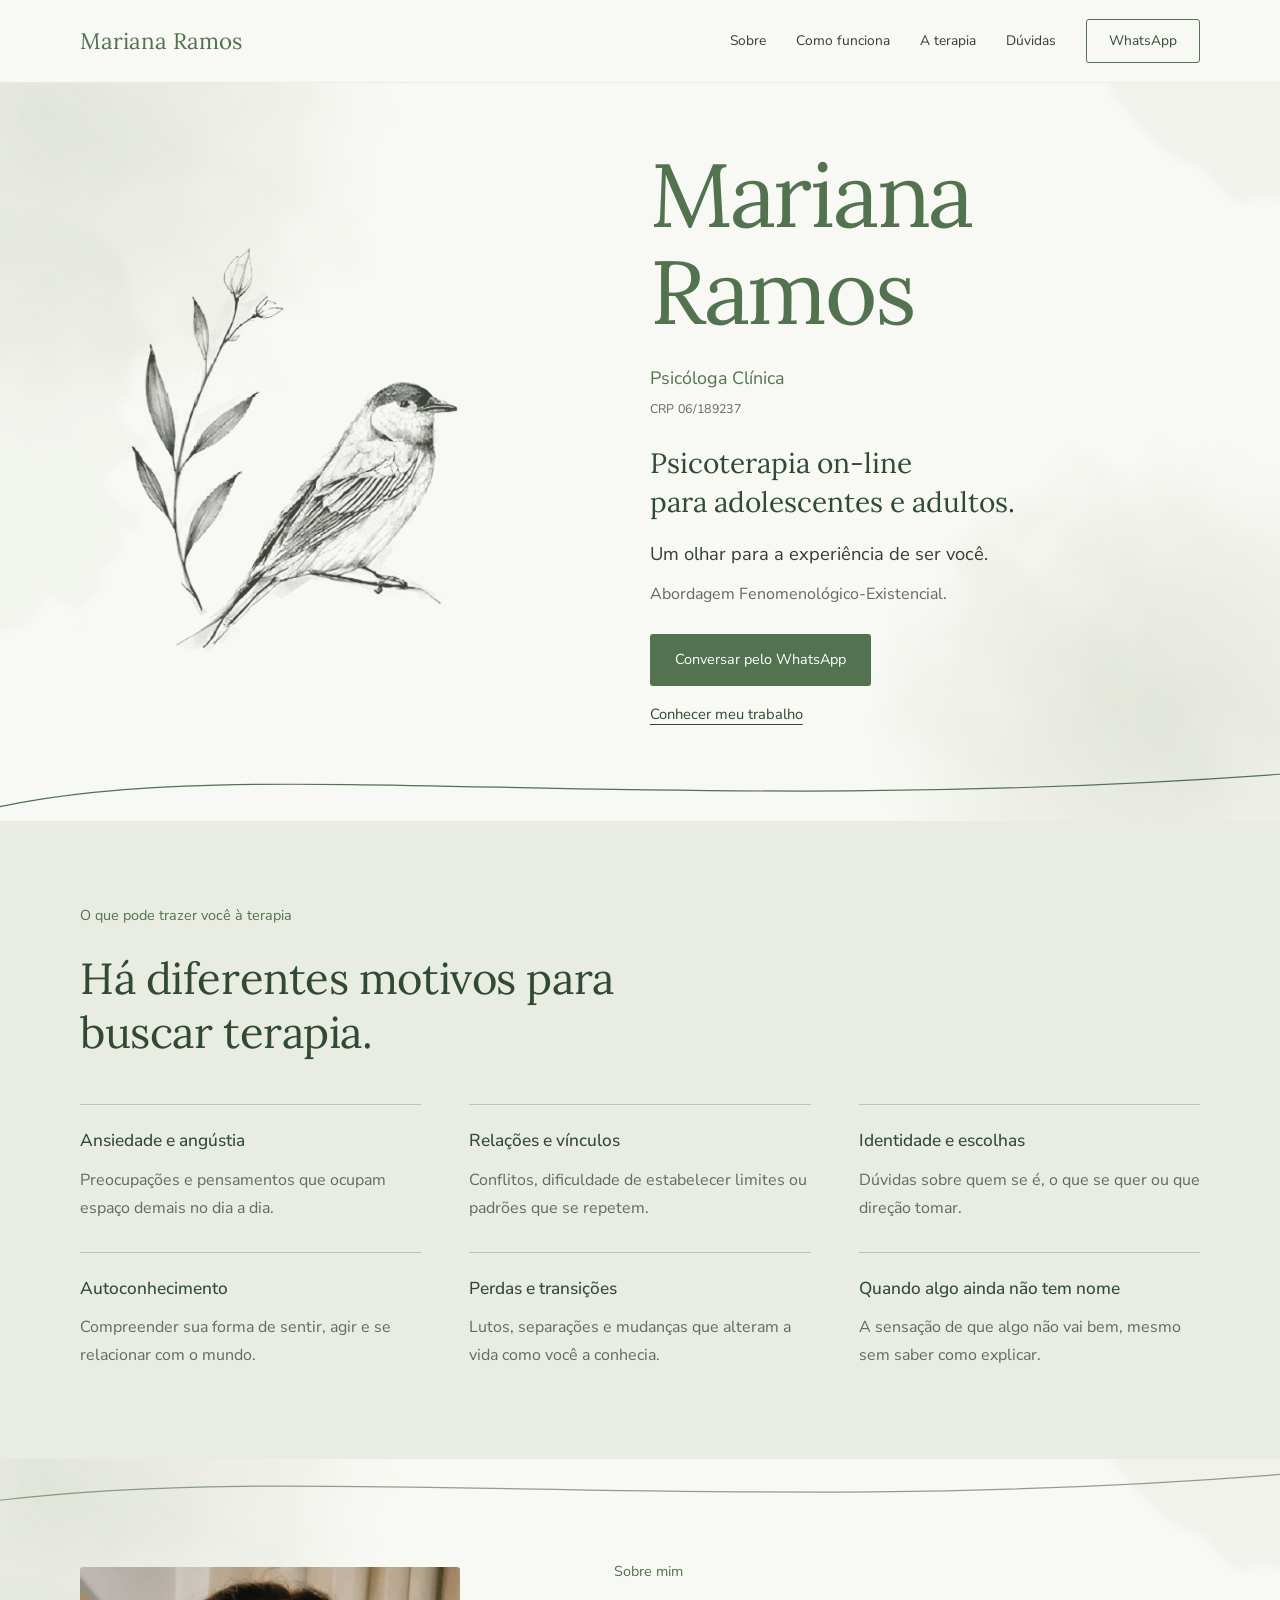
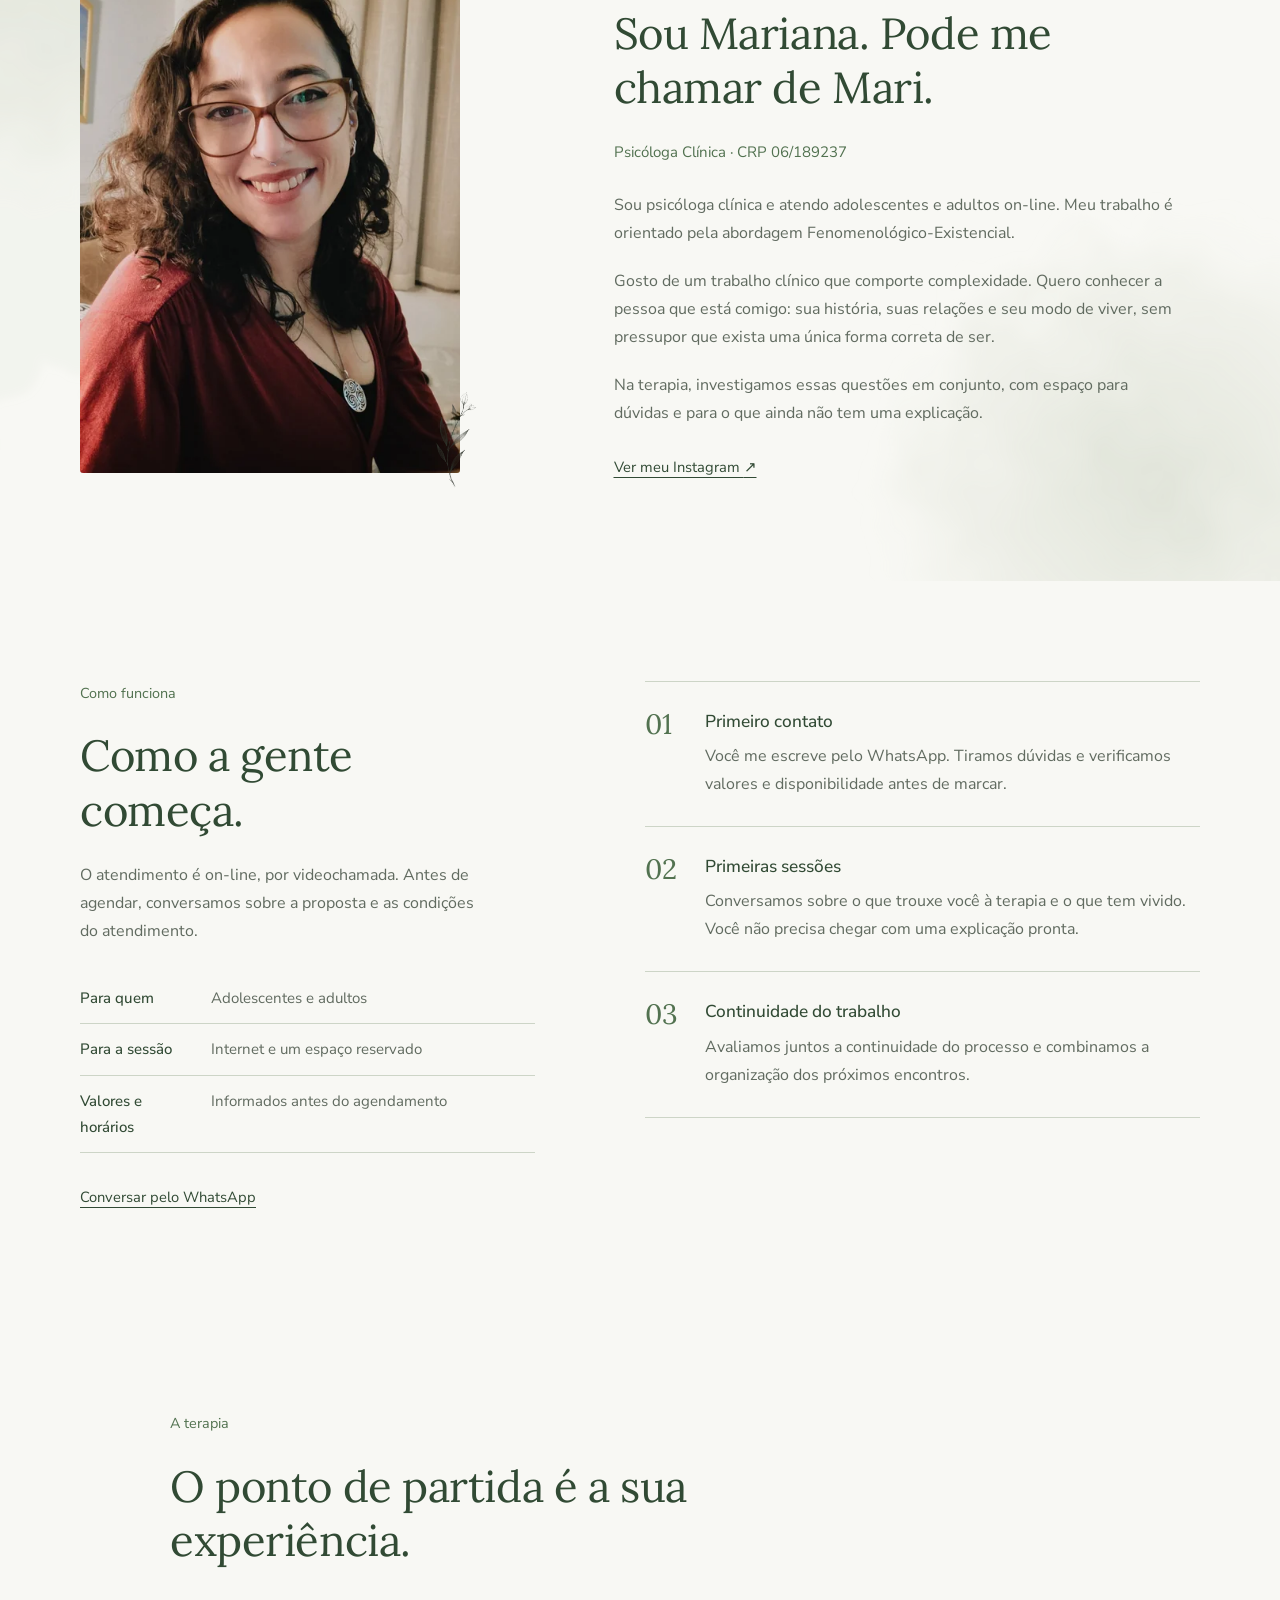
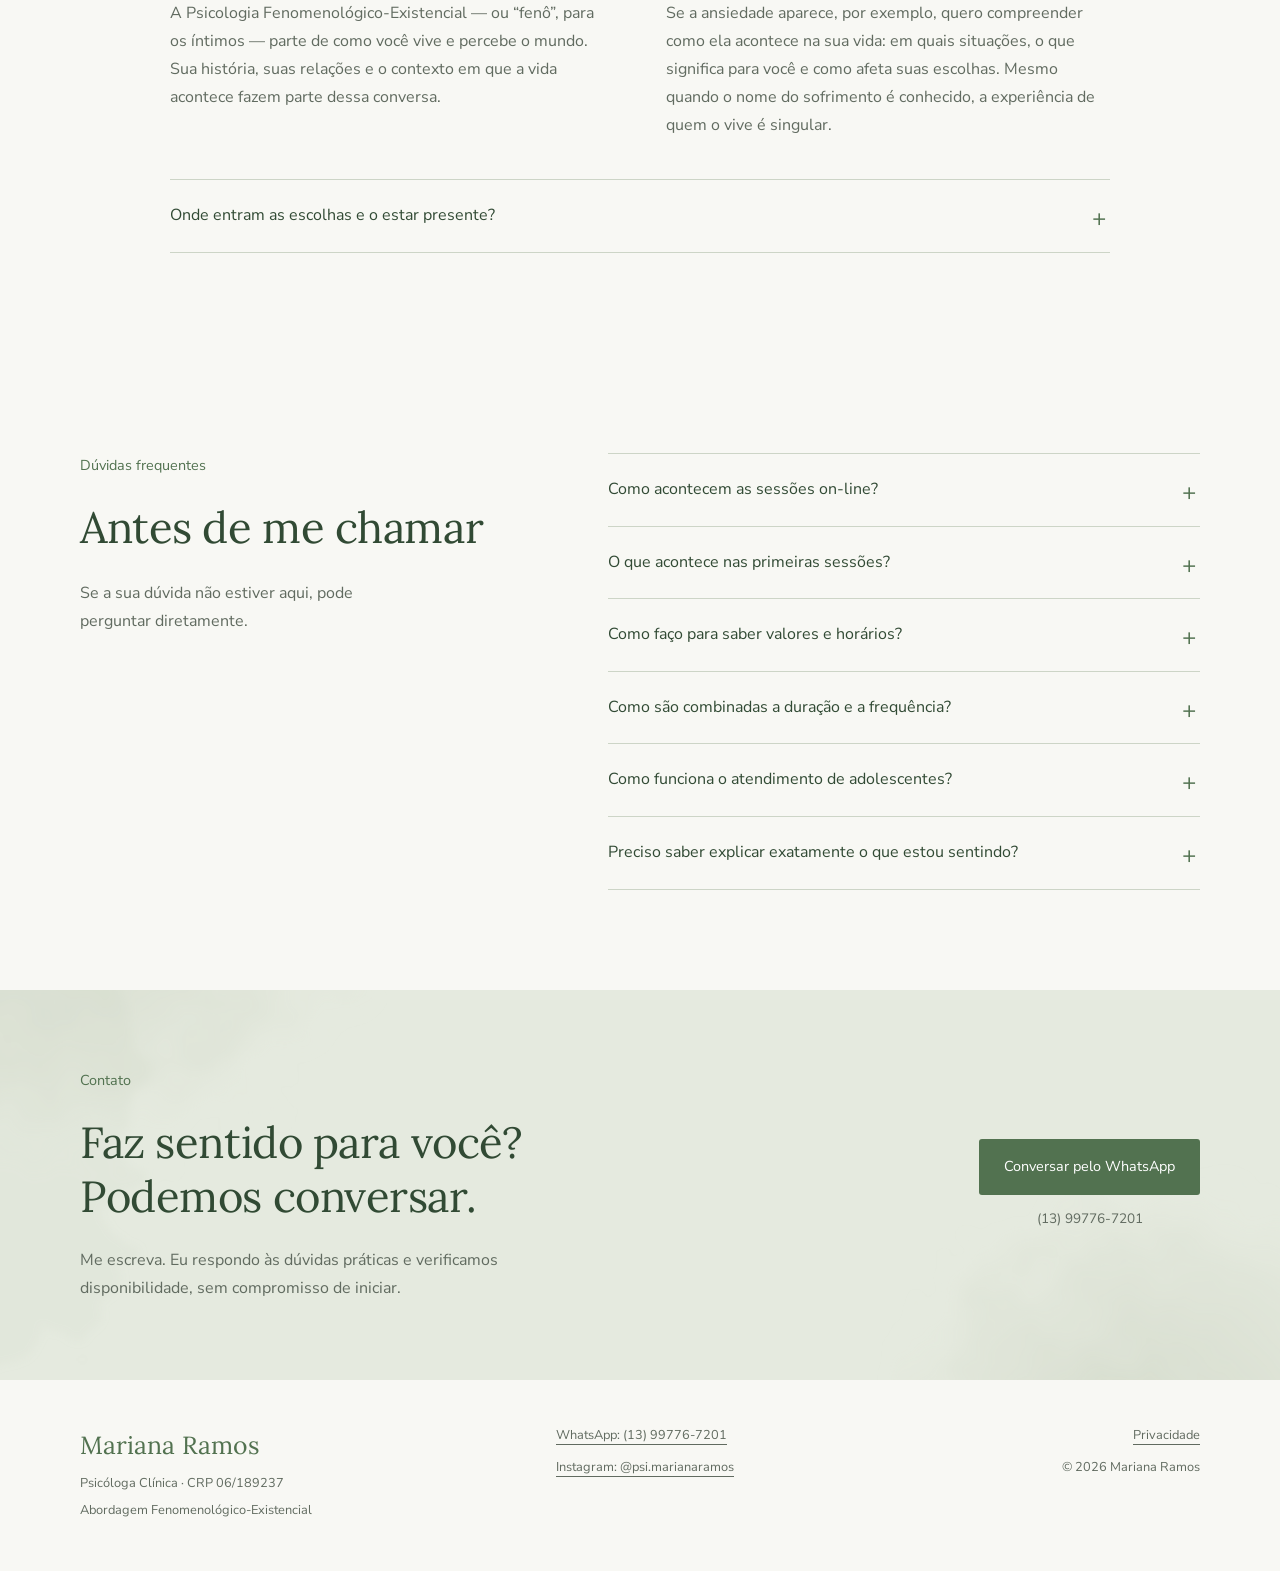
==== commit 254e369f: "update font" ====
--- a/index.html
+++ b/index.html
@@ -25,7 +25,8 @@
   <title>Mariana Ramos — Psicóloga Clínica</title>
   <link rel="icon" href="assets/favicon.png" type="image/png" sizes="64x64">
   <link rel="alternate icon" href="assets/favicon.ico">
-  <link rel="preload" href="assets/fonts/barlow-condensed-light.woff2" as="font" type="font/woff2" crossorigin>
+  <link rel="preload" href="assets/fonts/lora-regular.woff2" as="font" type="font/woff2" crossorigin>
+  <link rel="preload" href="assets/fonts/nunito-sans-latin.woff2" as="font" type="font/woff2" crossorigin>
   <link rel="stylesheet" href="styles.css">
 </head>
 <body>
--- a/styles.css
+++ b/styles.css
@@ -1,16 +1,16 @@
 @font-face {
-  font-family: 'Barlow Condensed';
-  src: url('assets/fonts/barlow-condensed-light.woff2') format('woff2');
-  font-style: normal;
-  font-weight: 275;
-  font-display: swap;
-}
-
-@font-face {
-  font-family: 'Barlow Condensed';
-  src: url('assets/fonts/barlow-condensed-regular.woff2') format('woff2');
+  font-family: 'Lora';
+  src: url('assets/fonts/lora-regular.woff2') format('woff2');
   font-style: normal;
   font-weight: 400;
+  font-display: swap;
+}
+
+@font-face {
+  font-family: 'Nunito Sans';
+  src: url('assets/fonts/nunito-sans-latin.woff2') format('woff2');
+  font-style: normal;
+  font-weight: 400 500;
   font-display: swap;
 }
 
@@ -25,12 +25,13 @@
   --muted: #616b60;
   --line: #cdd5c7;
   --max: 1120px;
-  --display: 'Barlow Condensed', 'Arial Narrow', sans-serif;
+  --display: 'Lora', Georgia, serif;
+  --body: 'Nunito Sans', 'Segoe UI', Helvetica, Arial, sans-serif;
 }
 
 * { box-sizing: border-box; }
 html { scroll-behavior: smooth; scroll-padding-top: 100px; }
-body { margin: 0; color: var(--charcoal); background: var(--paper); font-family: 'Avenir Next', 'Segoe UI', Helvetica, Arial, sans-serif; line-height: 1.75; -webkit-font-smoothing: antialiased; }
+body { margin: 0; color: var(--charcoal); background: var(--paper); font-family: var(--body); line-height: 1.75; -webkit-font-smoothing: antialiased; }
 img { max-width: 100%; display: block; }
 a { color: inherit; text-underline-offset: 5px; }
 button { font: inherit; }
@@ -45,8 +46,8 @@
 .eyebrow { margin: 0 0 22px; color: var(--forest); font-size: .9rem; }
 h1, h2, h3, p { text-wrap: pretty; }
 h1, h2, h3 { margin-top: 0; }
-h1 { font-family: var(--display); font-weight: 275; color: var(--forest); font-size: clamp(5.6rem, 8.5vw, 7rem); line-height: .9; letter-spacing: -.025em; text-transform: uppercase; margin-bottom: 22px; }
-h2 { font-family: var(--display); font-weight: 400; color: var(--forest-dark); font-size: clamp(2.6rem, 4vw, 3.5rem); line-height: 1.12; letter-spacing: -.01em; margin-bottom: 24px; }
+h1 { font-family: var(--display); font-weight: 400; color: var(--forest); font-size: clamp(3.9rem, 7vw, 6rem); line-height: 1.08; letter-spacing: -.025em; margin-bottom: 22px; }
+h2 { font-family: var(--display); font-weight: 400; color: var(--forest-dark); font-size: clamp(2.1rem, 3.4vw, 2.8rem); line-height: 1.25; letter-spacing: -.01em; margin-bottom: 24px; }
 h3 { color: var(--forest-dark); font-size: 1.08rem; font-weight: 500; line-height: 1.4; }
 p { margin: 0 0 20px; }
 .lead { color: var(--muted); max-width: 560px; }
@@ -54,7 +55,7 @@
 /* The name, fine curve and botanical drawing carry the card's identity. */
 .site-header { position: sticky; top: 0; z-index: 50; border-bottom: 1px solid #52725017; background: var(--paper); }
 .nav-wrap { min-height: 82px; display: flex; align-items: center; justify-content: space-between; gap: 28px; }
-.brand { text-decoration: none; color: var(--forest); font-family: var(--display); font-weight: 275; font-size: 1.65rem; white-space: nowrap; }
+.brand { text-decoration: none; color: var(--forest); font-family: var(--display); font-weight: 400; font-size: 1.4rem; white-space: nowrap; }
 .main-nav { display: flex; align-items: center; gap: 30px; }
 .main-nav a { text-decoration: none; font-size: .86rem; }
 .main-nav a:hover { color: var(--forest); text-decoration: underline; }
@@ -68,7 +69,7 @@
 .hero-art img { width: min(100%, 460px); height: auto; margin-inline: auto; }
 .hero-role { color: var(--forest); font-size: 1.12rem; margin: 0 0 24px; }
 .hero-role span { display: block; font-size: .78rem; margin-top: 4px; letter-spacing: .025em; color: var(--muted); }
-.hero-service { font-family: var(--display); font-weight: 400; font-size: 2.15rem; line-height: 1.18; color: var(--forest-dark); margin-bottom: 18px; }
+.hero-service { font-family: var(--display); font-weight: 400; font-size: 1.75rem; line-height: 1.4; color: var(--forest-dark); margin-bottom: 18px; }
 .hero-service span { display: block; }
 .hero-subtitle { max-width: 430px; color: var(--charcoal); font-size: 1.15rem; line-height: 1.5; margin-bottom: 12px; }
 .hero-text { color: var(--muted); font-size: 1rem; margin-bottom: 0; }
@@ -135,18 +136,19 @@
 .contact-action p { margin-top: 12px; font-size: .85rem; }
 .site-footer { padding: 44px 0; background: var(--paper); color: var(--muted); font-size: .8rem; }
 .footer-grid { display: grid; grid-template-columns: 1.2fr 1fr .65fr; gap: 28px; }
-.footer-name { margin-bottom: 7px; color: var(--forest); font-family: var(--display); font-size: 1.8rem; font-weight: 275; }
+.footer-name { margin-bottom: 7px; color: var(--forest); font-family: var(--display); font-size: 1.55rem; font-weight: 400; }
 .footer-grid p { margin-bottom: 5px; }
 .footer-grid a { display: block; margin-bottom: 10px; text-decoration-thickness: 1px; }
 .footer-meta { text-align: right; }
 
 @media (max-width: 950px) {
   .container { width: calc(100% - 48px); }
+  .brand { font-size: 1.3rem; }
   .main-nav { gap: 20px; }
   .hero-grid { gap: 36px; }
   .hero { padding-top: 60px; padding-bottom: 95px; }
   .hero-role { font-size: 1.1rem; }
-  .hero-service { font-size: 1.9rem; }
+  .hero-service { font-size: 1.55rem; }
   .how-grid, .about-grid, .faq-grid { gap: 50px; }
   .portrait-branch { width: 72px; right: -24px; bottom: -20px; }
   .topic-grid { column-gap: 28px; }
@@ -157,7 +159,7 @@
   .container, .narrow { width: calc(100% - 40px); }
   .section { padding: 68px 0; }
   .nav-wrap { min-height: 68px; flex-wrap: wrap; gap: 0; }
-  .brand { font-size: 1.5rem; }
+  .brand { font-size: 1.25rem; }
   /* Navigation remains visible without JavaScript. */
   .main-nav { width: 100%; flex-wrap: wrap; padding: 4px 0 18px; gap: 10px 20px; }
   .main-nav a { padding-block: 8px; }
@@ -166,8 +168,8 @@
   .nav-ready .main-nav { display: none; }
   .nav-ready .main-nav.open { display: flex; flex-direction: column; align-items: stretch; gap: 0; max-height: calc(100dvh - 80px); overflow-y: auto; }
   .main-nav .nav-cta { text-align: center; margin-top: 8px; }
-  h1 { font-size: clamp(4.3rem, 18vw, 6rem); }
-  h2 { font-size: clamp(2.35rem, 8.5vw, 3rem); }
+  h1 { font-size: clamp(2.5rem, 12.5vw, 5rem); }
+  h2 { font-size: clamp(1.9rem, 7vw, 2.45rem); }
   .hero { padding: 36px 0 78px; }
   .hero-grid { display: block; position: relative; }
   .hero-copy { position: relative; }
@@ -175,7 +177,7 @@
   .hero-copy h1 { width: 72%; margin-bottom: 18px; }
   .hero-role { margin-bottom: 22px; font-size: 1.05rem; }
   .hero-role span { margin-top: 0; }
-  .hero-service { font-size: 1.7rem; line-height: 1.22; }
+  .hero-service { font-size: 1.45rem; }
   .hero-subtitle { font-size: 1.1rem; max-width: 350px; }
   .hero-text { font-size: .94rem; }
   .hero-actions { gap: 16px; margin-top: 24px; }
@@ -204,7 +206,7 @@
 
 @media (max-width: 380px) {
   .hero-art { width: 25%; }
-  .hero-service { font-size: 1.55rem; }
+  .hero-service { font-size: 1.35rem; }
   .session-info > div { grid-template-columns: 105px 1fr; gap: 12px; }
 }
 
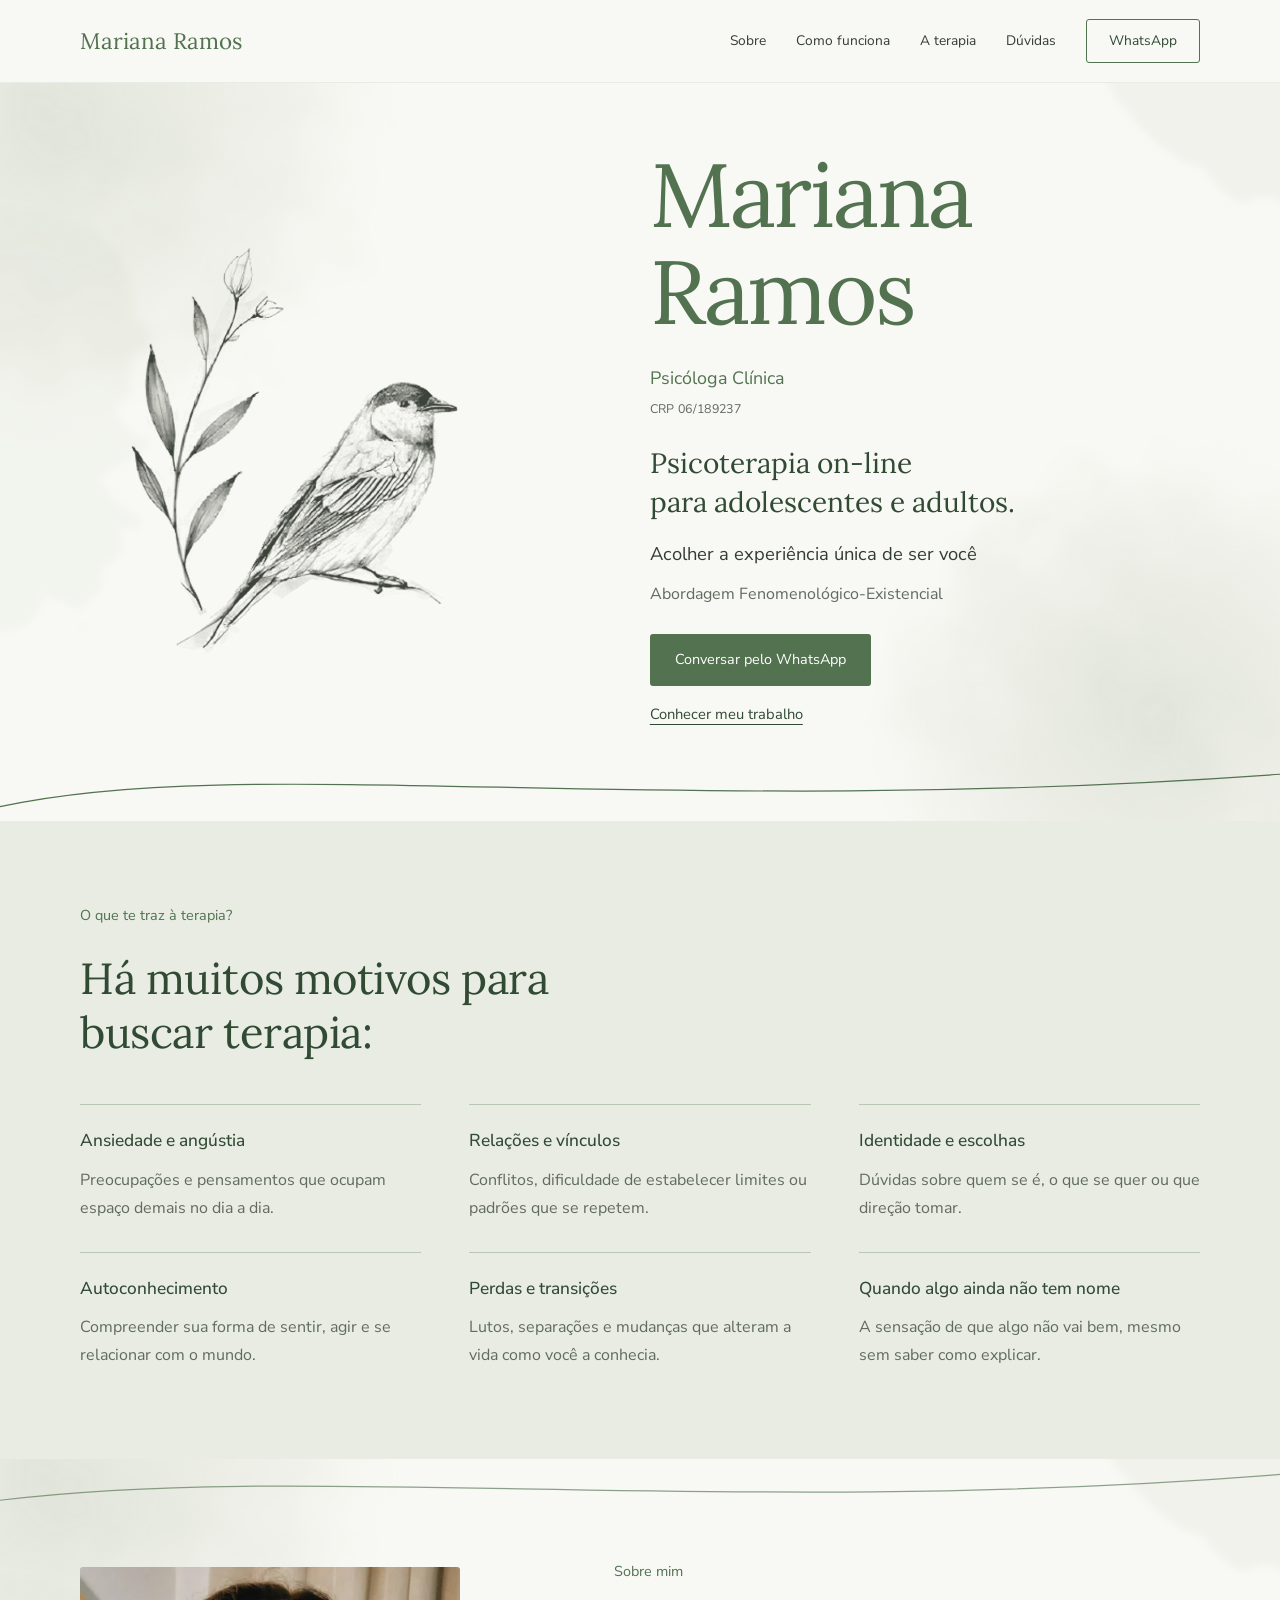
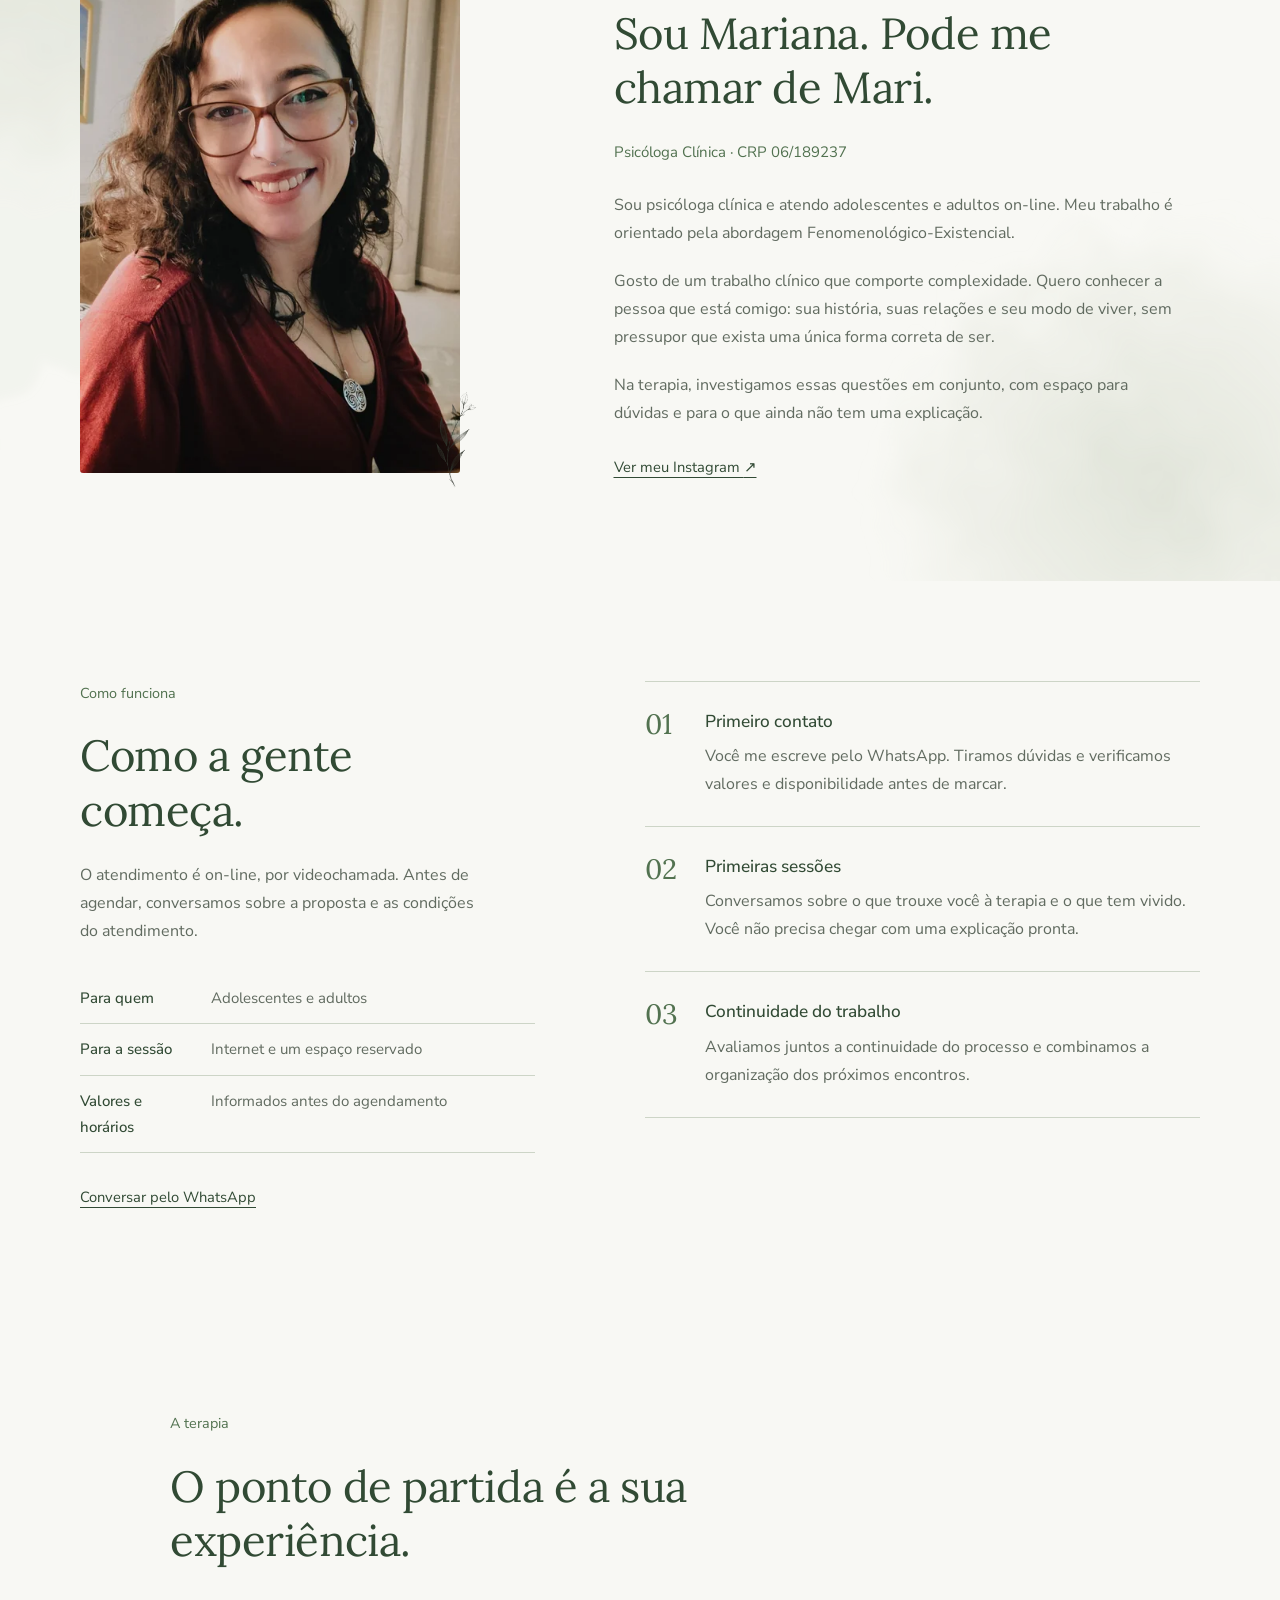
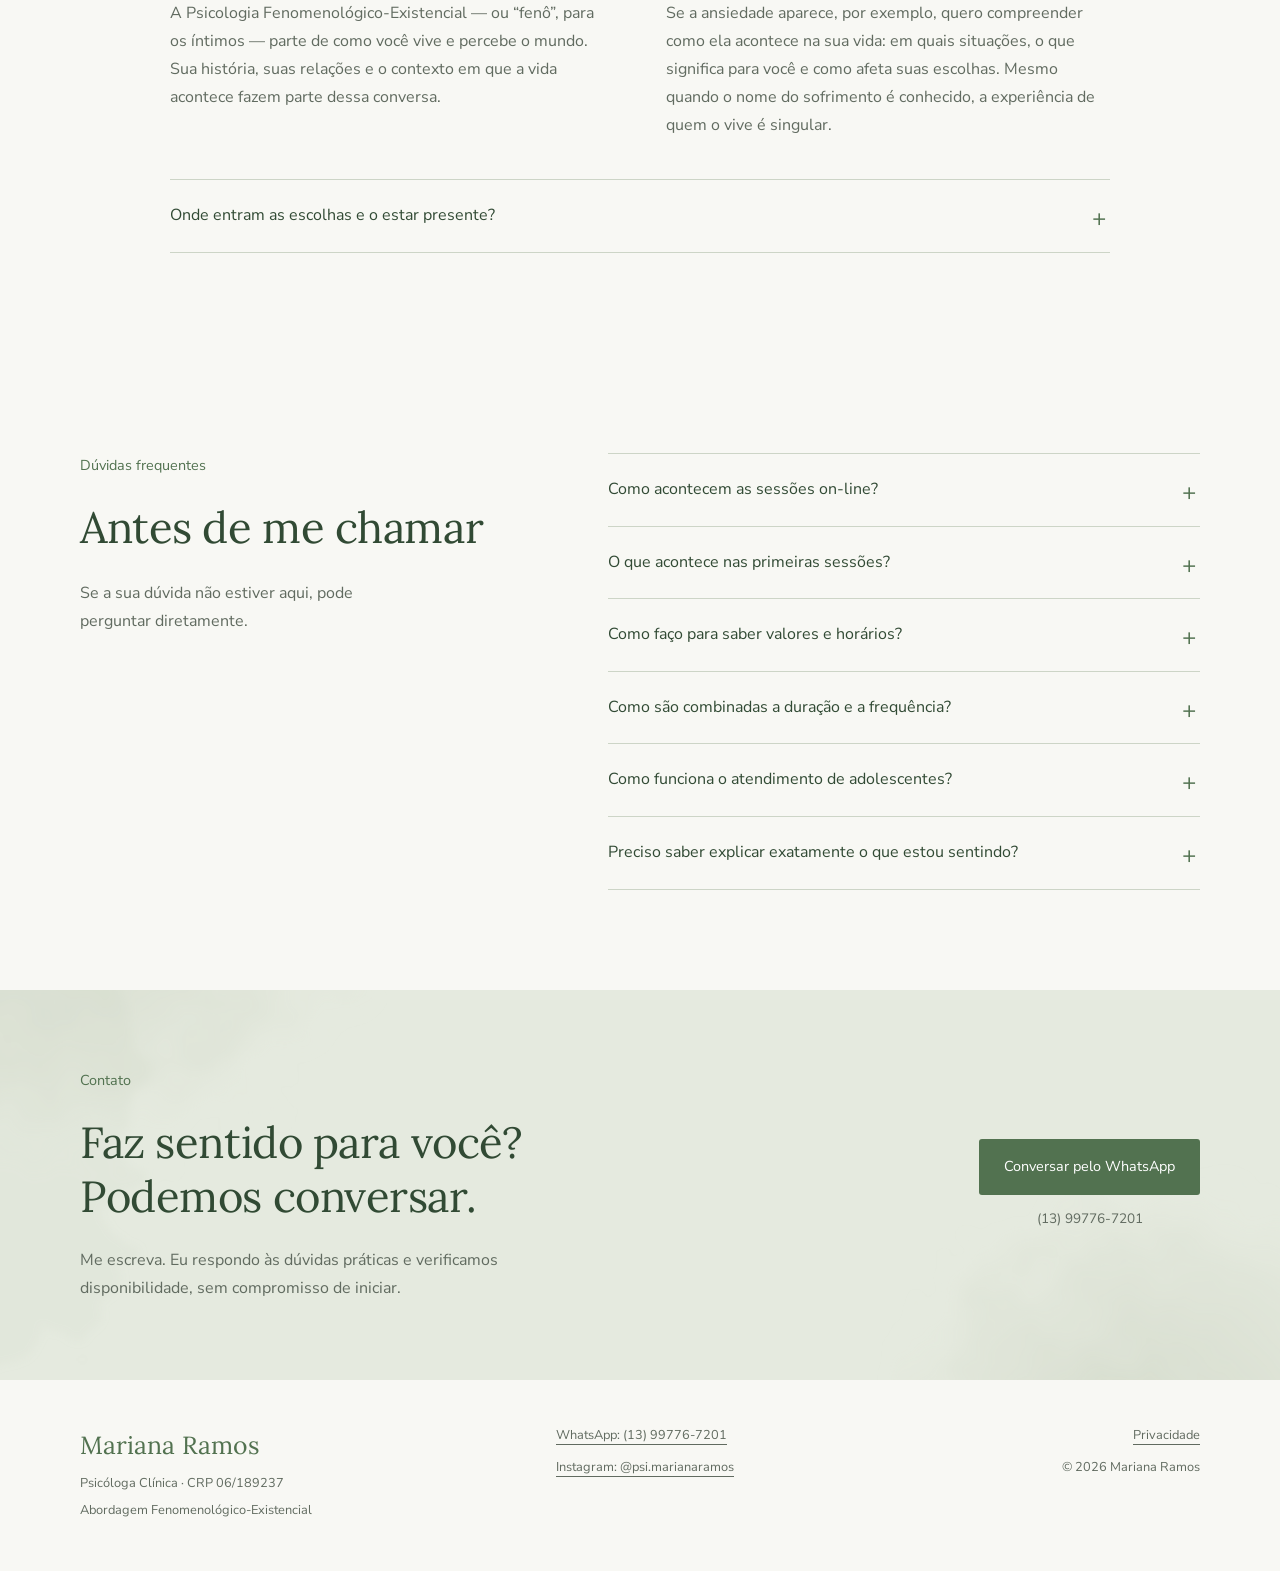
==== commit 7c75f1d2: "update hero" ====
--- a/index.html
+++ b/index.html
@@ -61,8 +61,8 @@
           <h1>Mariana<br>Ramos</h1>
           <p class="hero-role">Psicóloga Clínica <span>CRP 06/189237</span></p>
           <p class="hero-service">Psicoterapia on-line <span>para adolescentes e adultos.</span></p>
-          <p class="hero-subtitle">Um olhar para a experiência de ser você.</p>
-          <p class="hero-text">Abordagem Fenomenológico-Existencial.</p>
+          <p class="hero-subtitle">Acolher a experiência única de ser você</p>
+          <p class="hero-text">Abordagem Fenomenológico-Existencial</p>
           <div class="hero-actions">
             <a class="button button-primary" href="https://wa.me/5513997767201?text=Ol%C3%A1%2C%20Mariana.%20Vim%20pelo%20seu%20site%20e%20gostaria%20de%20saber%20mais%20sobre%20a%20psicoterapia." target="_blank" rel="noopener noreferrer">Conversar pelo WhatsApp</a>
             <a class="text-link" href="#sobre">Conhecer meu trabalho</a>
@@ -75,8 +75,8 @@
     <section class="section soft-panel" aria-labelledby="pode-ajudar-titulo">
       <div class="container">
         <div class="section-heading">
-          <p class="eyebrow">O que pode trazer você à terapia</p>
-          <h2 id="pode-ajudar-titulo">Há diferentes motivos para buscar terapia.</h2>
+          <p class="eyebrow">O que te traz à terapia?</p>
+          <h2 id="pode-ajudar-titulo">Há muitos motivos para buscar terapia:</h2>
         </div>
         <div class="topic-grid">
           <article class="topic-card"><h3>Ansiedade e angústia</h3><p>Preocupações e pensamentos que ocupam espaço demais no dia a dia.</p></article>
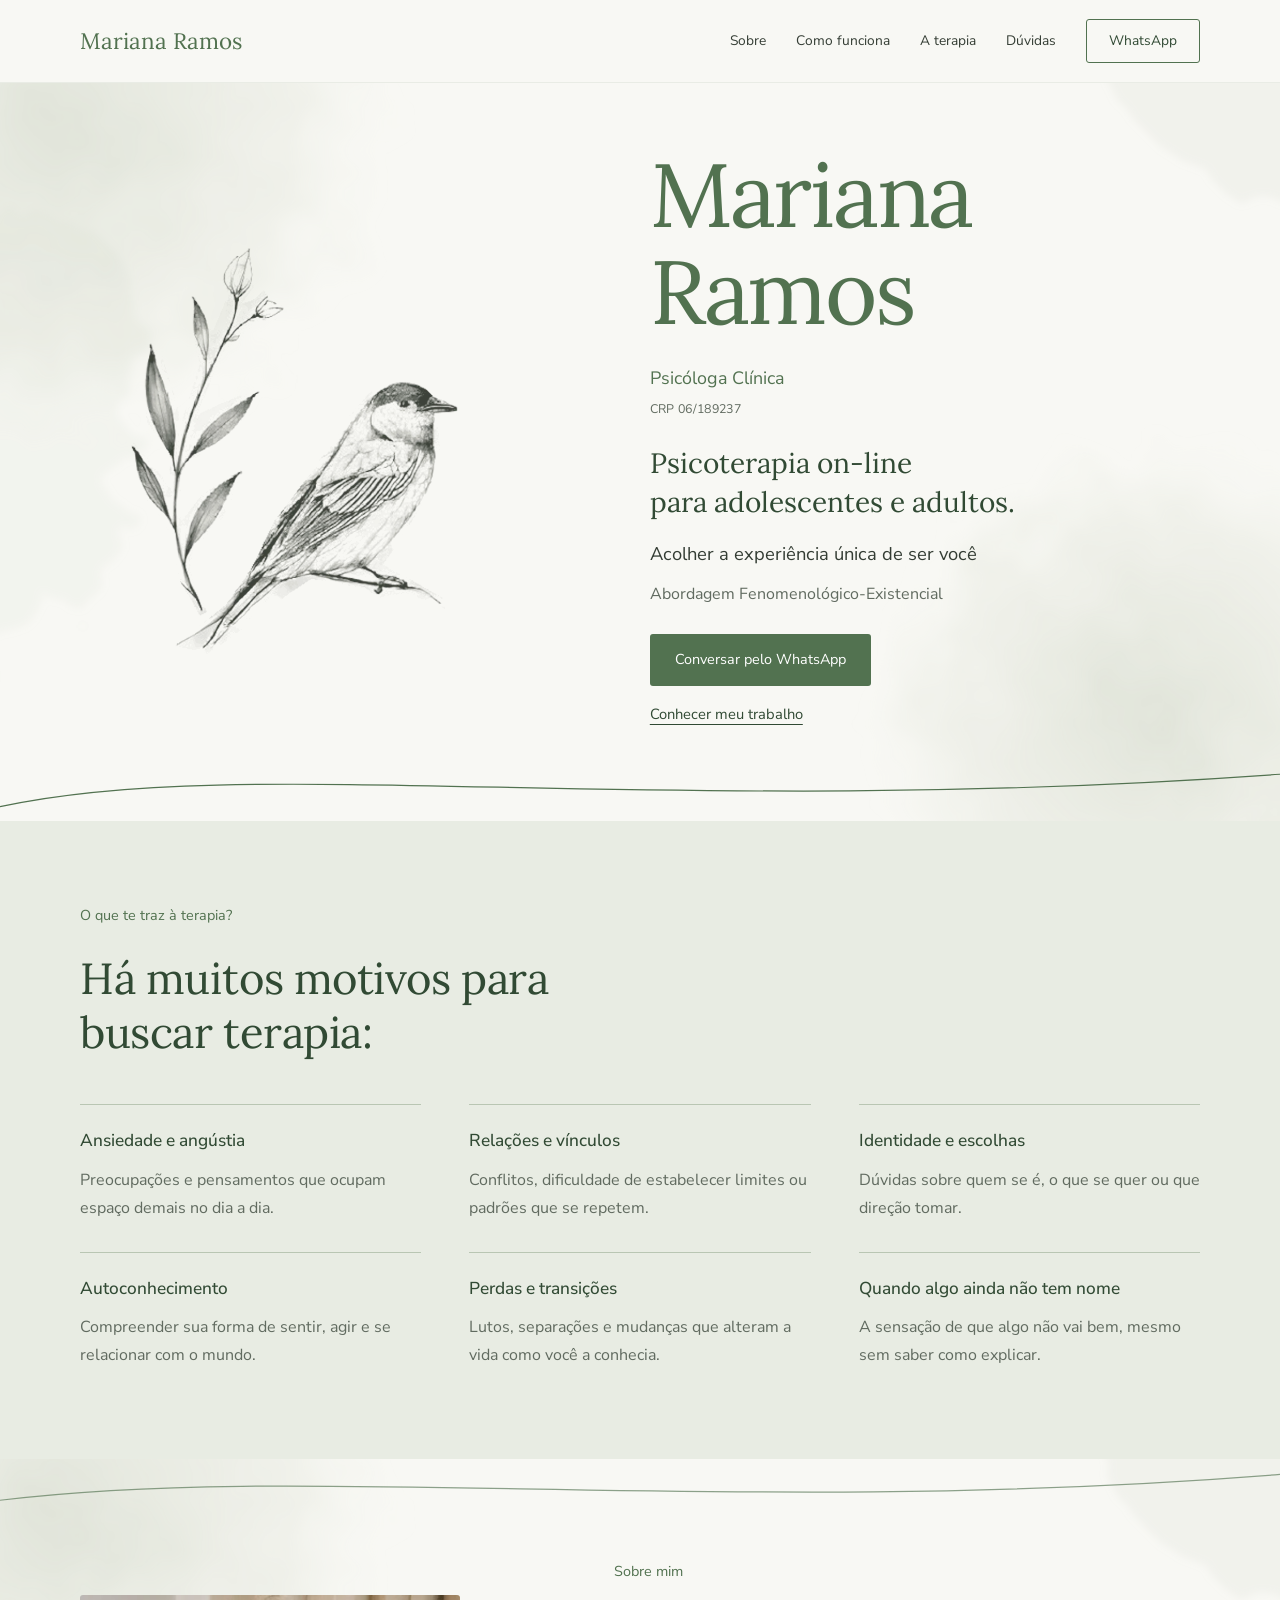
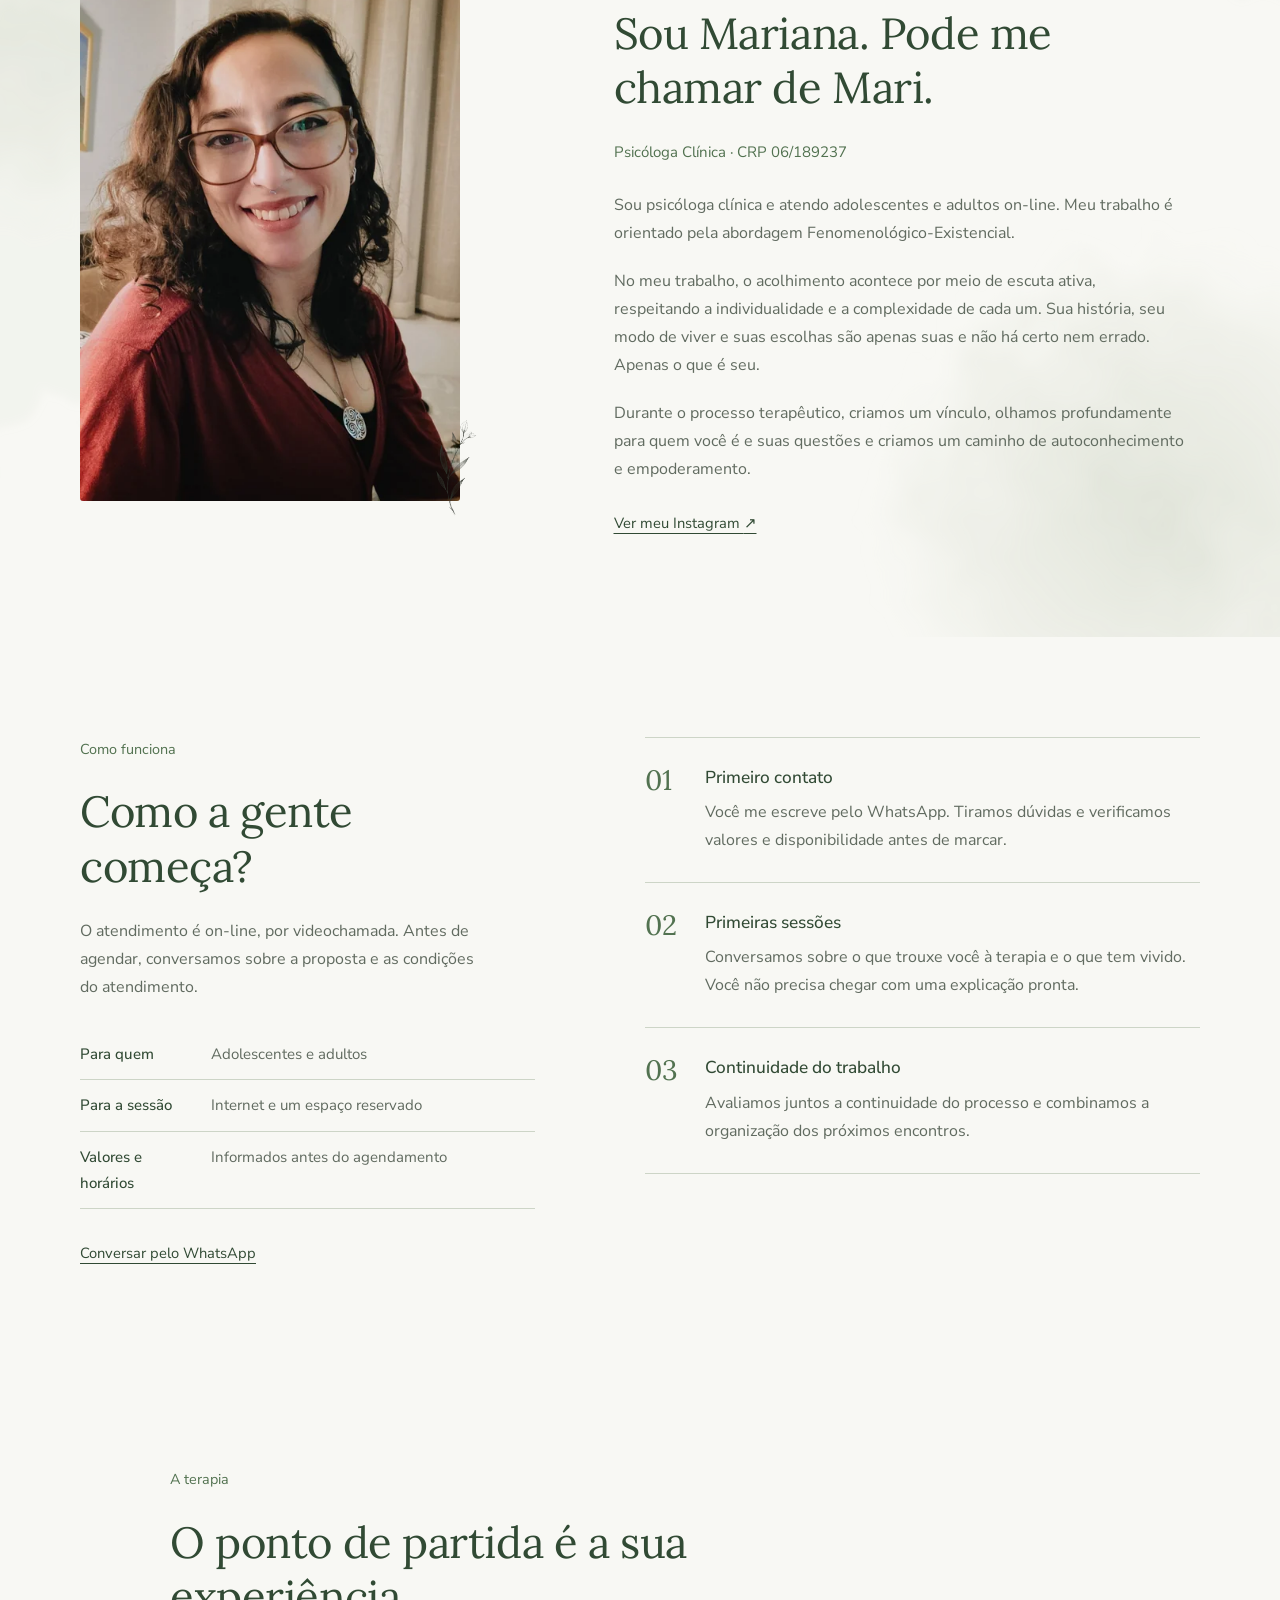
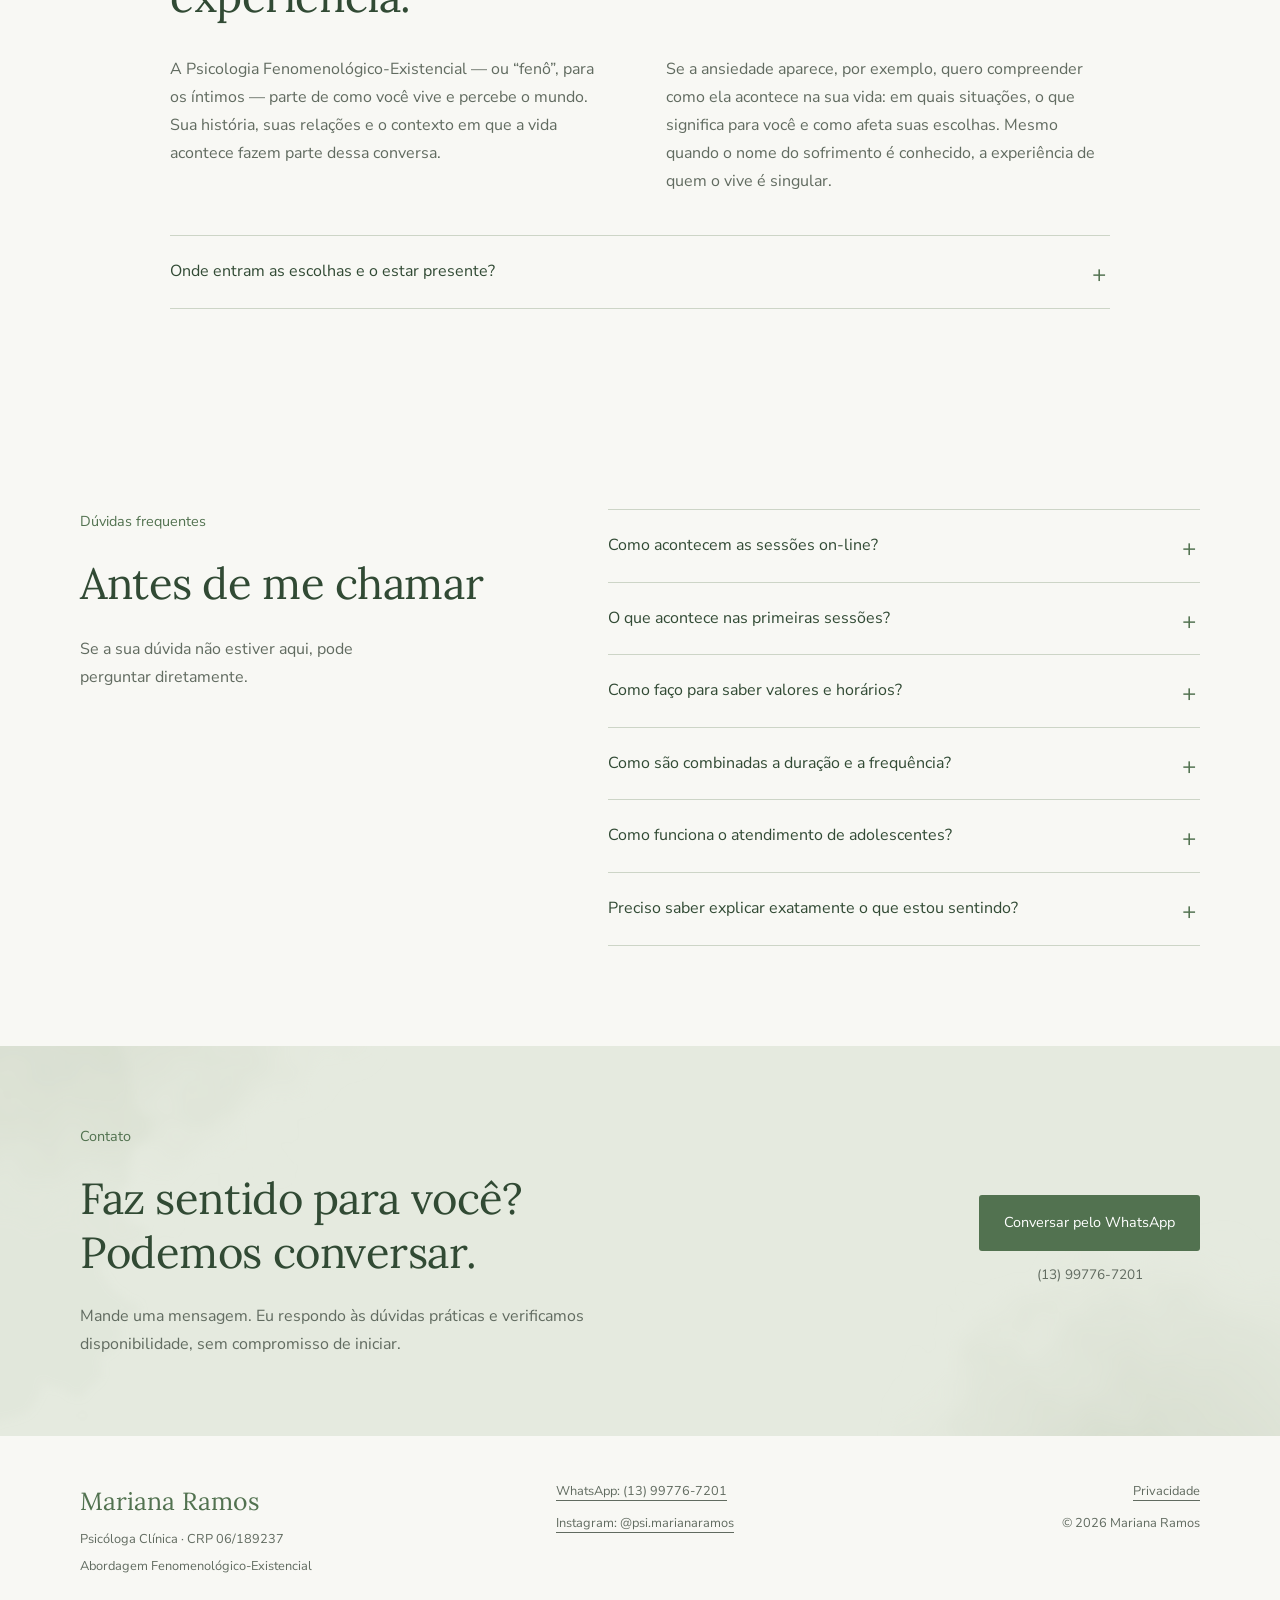
==== commit 7e7e821c: "correçõezinhas" ====
--- a/index.html
+++ b/index.html
@@ -100,8 +100,8 @@
           <h2>Sou Mariana. Pode me chamar de Mari.</h2>
           <p class="about-role">Psicóloga Clínica · CRP 06/189237</p>
           <p>Sou psicóloga clínica e atendo adolescentes e adultos on-line. Meu trabalho é orientado pela abordagem Fenomenológico-Existencial.</p>
-          <p>Gosto de um trabalho clínico que comporte complexidade. Quero conhecer a pessoa que está comigo: sua história, suas relações e seu modo de viver, sem pressupor que exista uma única forma correta de ser.</p>
-          <p>Na terapia, investigamos essas questões em conjunto, com espaço para dúvidas e para o que ainda não tem uma explicação.</p>
+          <p>No meu trabalho, o acolhimento acontece por meio de escuta ativa, respeitando a individualidade e a complexidade de cada um. Sua história, seu modo de viver e suas escolhas são apenas suas e não há certo nem errado. Apenas o que é seu.</p>
+          <p>Durante o processo terapêutico, criamos um vínculo, olhamos profundamente para quem você é e suas questões e criamos um caminho de autoconhecimento e empoderamento.</p>
           <!-- Acrescentar formação e trajetória apenas com dados confirmados pela Mariana. -->
           <a class="text-link" href="https://www.instagram.com/psi.marianaramos/" target="_blank" rel="noopener noreferrer">Ver meu Instagram <span aria-hidden="true">↗</span></a>
         </div>
@@ -113,7 +113,7 @@
       <div class="container how-grid">
         <div>
           <p class="eyebrow">Como funciona</p>
-          <h2>Como a gente começa.</h2>
+          <h2>Como a gente começa?</h2>
           <p class="lead">O atendimento é on-line, por videochamada. Antes de agendar, conversamos sobre a proposta e as condições do atendimento.</p>
           <dl class="session-info">
             <div><dt>Para quem</dt><dd>Adolescentes e adultos</dd></div>
@@ -169,7 +169,7 @@
         <div>
           <p class="eyebrow">Contato</p>
           <h2>Faz sentido para você?<br>Podemos conversar.</h2>
-          <p>Me escreva. Eu respondo às dúvidas práticas e verificamos disponibilidade, sem compromisso de iniciar.</p>
+          <p>Mande uma mensagem. Eu respondo às dúvidas práticas e verificamos disponibilidade, sem compromisso de iniciar.</p>
         </div>
         <div class="contact-action"><a class="button button-primary button-large" href="https://wa.me/5513997767201?text=Ol%C3%A1%2C%20Mariana.%20Vim%20pelo%20seu%20site%20e%20gostaria%20de%20saber%20mais%20sobre%20a%20psicoterapia." target="_blank" rel="noopener noreferrer">Conversar pelo WhatsApp</a><p>(13) 99776-7201</p></div>
       </div>
